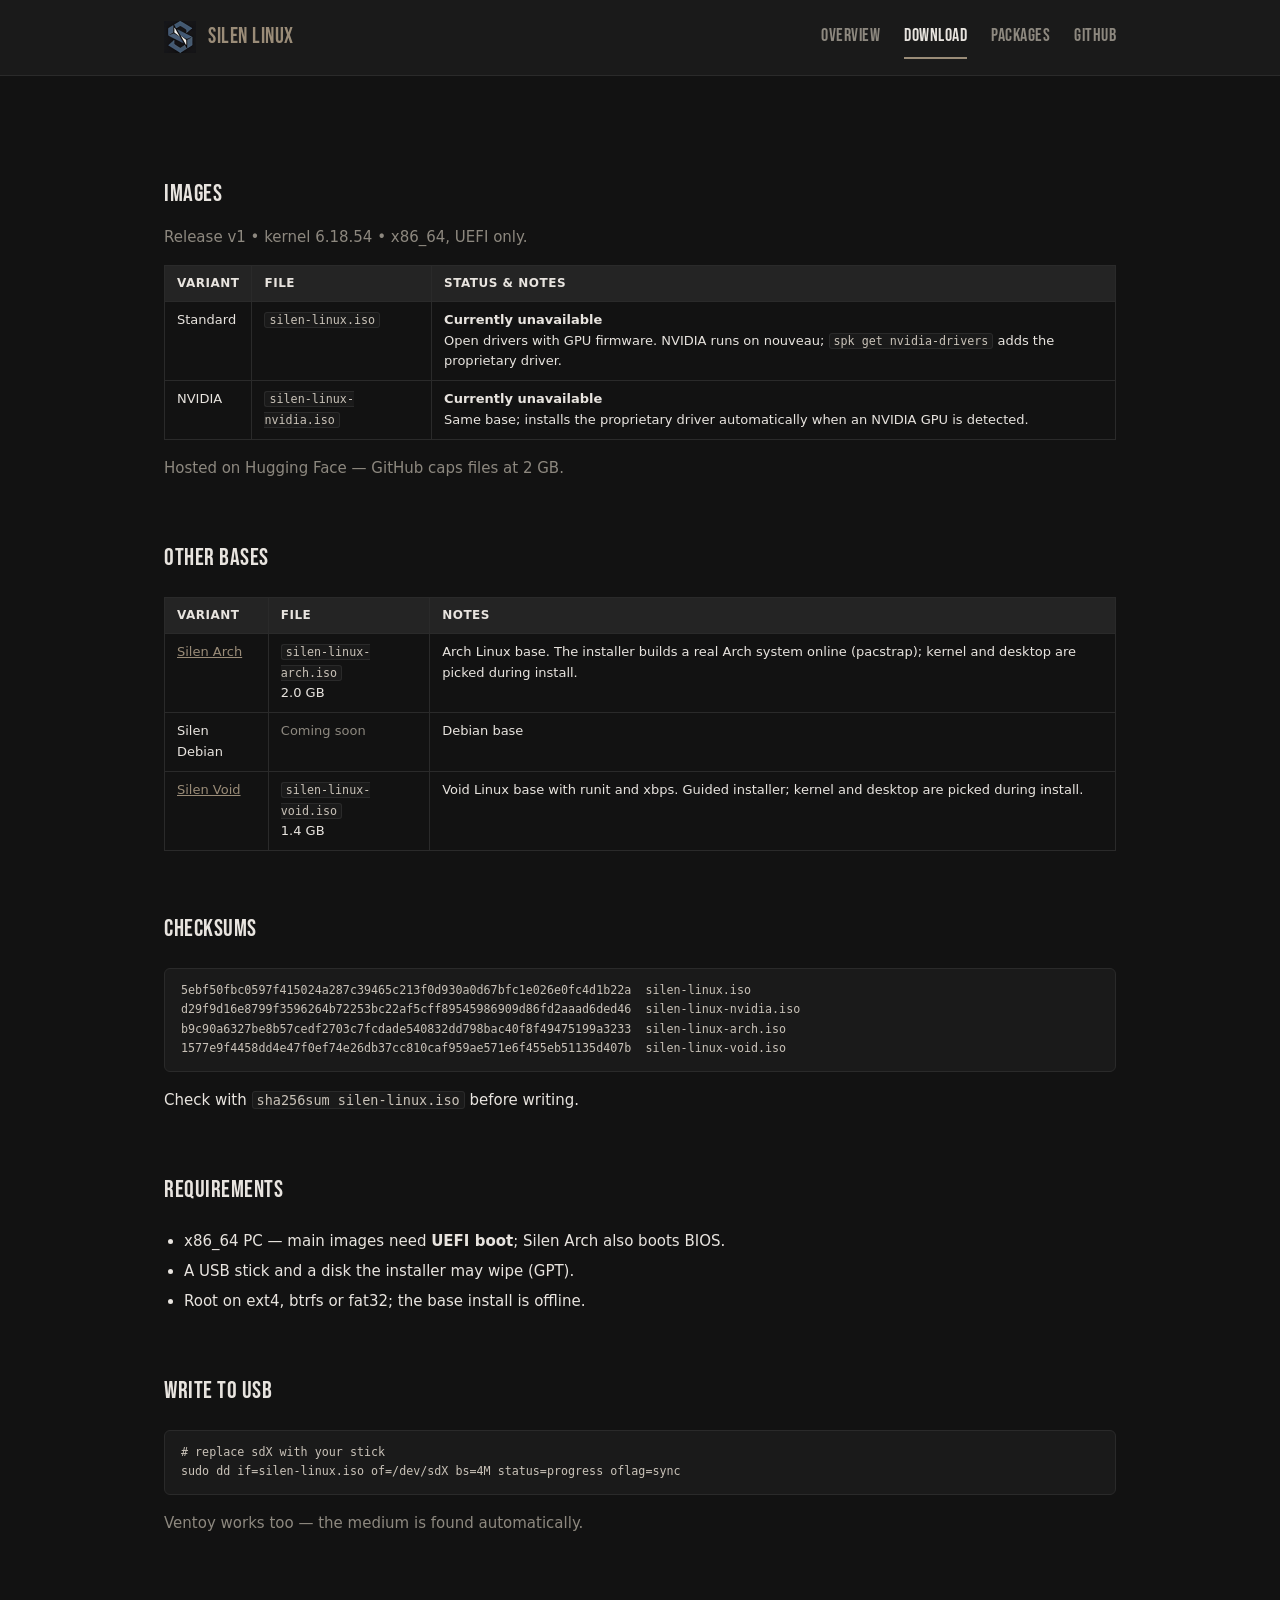
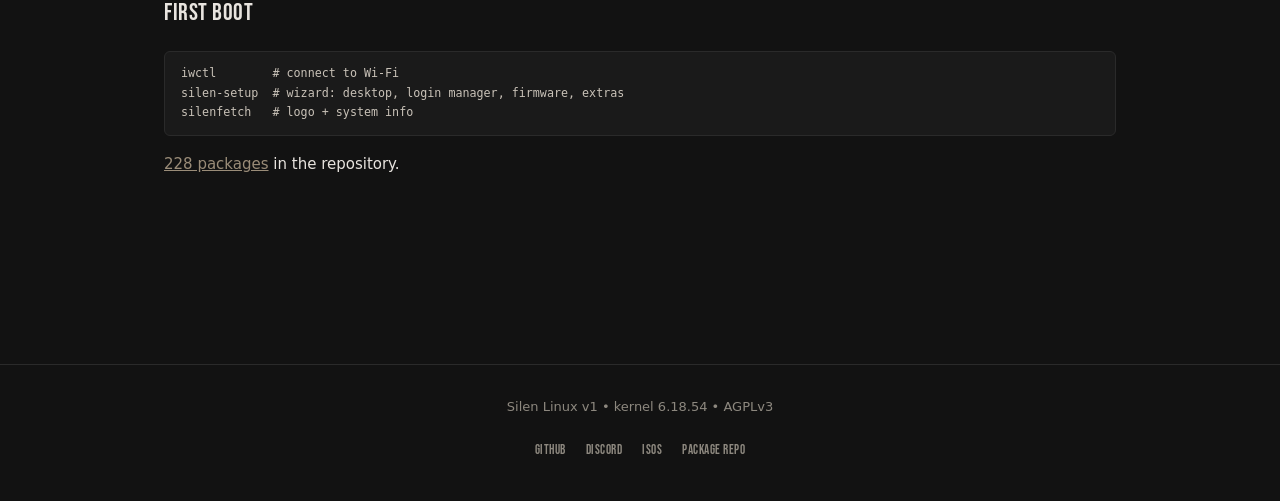
==== get.html @ 7d405cb7 "Add GitHub page with source code and community links" ====
<!DOCTYPE html>
<html lang="en">
<head>
    <link rel="preconnect" href="https://fonts.googleapis.com">
    <link rel="preconnect" href="https://fonts.gstatic.com" crossorigin>
    <link href="https://fonts.googleapis.com/css2?family=Bebas+Neue&display=swap" rel="stylesheet">
    <meta charset="UTF-8">
    <meta name="viewport" content="width=device-width, initial-scale=1.0">
    <title>Silen Linux - download</title>
    <meta name="description" content="Silen Linux ISO images: standard, NVIDIA, Arch and Void variants, with sha256 checksums. Mainline variants currently unavailable.">
    <link rel="icon" href="favicon.png" type="image/png">
    <link rel="stylesheet" href="styles.css?v=5">
</head>
<body>

<div class="header">
    <div class="header-inner">
        <a class="brand" href="index.html">
            <img src="silen_logo_preffered.png" alt="Silen Linux logo">
            <h1>Silen Linux</h1>
        </a>
        <button class="mobile-menu-btn" aria-label="Toggle menu">&#9776;</button>
        <nav id="main-nav">
            <a href="index.html">Overview</a>
            <a href="get.html" class="active">Download</a>
            <a href="packages.html">Packages</a>
            <a href="github.html">GitHub</a>
        </nav>
    </div>
</div>

<div class="page">
    <section class="section">
        <h2 class="section-title">Images</h2>
        <p class="muted" style="margin-top: -8px;">Release v1 &bull; kernel 6.18.54 &bull; x86_64, UEFI only.</p>
        <table>
            <tr><th>Variant</th><th>File</th><th>Status &amp; notes</th></tr>
            <tr>
                <td>Standard</td>
                <td><code>silen-linux.iso</code></td>
                <td><strong>Currently unavailable</strong><br>Open drivers with GPU firmware. NVIDIA runs on nouveau; <code>spk get nvidia-drivers</code> adds the proprietary driver.</td>
            </tr>
            <tr>
                <td>NVIDIA</td>
                <td><code>silen-linux-nvidia.iso</code></td>
                <td><strong>Currently unavailable</strong><br>Same base; installs the proprietary driver automatically when an NVIDIA GPU is detected.</td>
            </tr>
        </table>
        <p class="muted" style="margin-top: 16px;">Hosted on Hugging Face &mdash; GitHub caps files at 2 GB.</p>
    </section>

    <section class="section">
        <h2 class="section-title">Other bases</h2>
        <table>
            <tr><th>Variant</th><th>File</th><th>Notes</th></tr>
            <tr>
                <td><a href="https://huggingface.co/datasets/vgzz/silen-isos/resolve/main/silen-linux-arch.iso" target="_blank" rel="noopener">Silen Arch</a></td>
                <td><code>silen-linux-arch.iso</code><br>2.0 GB</td>
                <td>Arch Linux base. The installer builds a real Arch system online (pacstrap); kernel and desktop are picked during install.</td>
            </tr>
            <tr>
                <td>Silen Debian</td>
                <td class="muted">Coming soon</td>
                <td>Debian base</td>
            </tr>
            <tr>
                <td><a href="https://huggingface.co/datasets/vgzz/silen-isos/resolve/main/silen-linux-void.iso" target="_blank" rel="noopener">Silen Void</a></td>
                <td><code>silen-linux-void.iso</code><br>1.4 GB</td>
                <td>Void Linux base with runit and xbps. Guided installer; kernel and desktop are picked during install.</td>
            </tr>
        </table>
    </section>

    <section class="section">
        <h2 class="section-title">Checksums</h2>
        <pre><code>5ebf50fbc0597f415024a287c39465c213f0d930a0d67bfc1e026e0fc4d1b22a  silen-linux.iso
d29f9d16e8799f3596264b72253bc22af5cff89545986909d86fd2aaad6ded46  silen-linux-nvidia.iso
b9c90a6327be8b57cedf2703c7fcdade540832dd798bac40f8f49475199a3233  silen-linux-arch.iso
1577e9f4458dd4e47f0ef74e26db37cc810caf959ae571e6f455eb51135d407b  silen-linux-void.iso</code></pre>
        <p>Check with <code>sha256sum silen-linux.iso</code> before writing.</p>
    </section>

    <section class="section">
        <h2 class="section-title">Requirements</h2>
        <ul>
            <li>x86_64 PC &mdash; main images need <strong>UEFI boot</strong>; Silen Arch also boots BIOS.</li>
            <li>A USB stick and a disk the installer may wipe (GPT).</li>
            <li>Root on ext4, btrfs or fat32; the base install is offline.</li>
        </ul>
    </section>

    <section class="section">
        <h2 class="section-title">Write to USB</h2>
<pre><code># replace sdX with your stick
sudo dd if=silen-linux.iso of=/dev/sdX bs=4M status=progress oflag=sync</code></pre>
        <p class="muted">Ventoy works too &mdash; the medium is found automatically.</p>
    </section>

    <section class="section">
        <h2 class="section-title">First boot</h2>
<pre><code>iwctl        # connect to Wi-Fi
silen-setup  # wizard: desktop, login manager, firmware, extras
silenfetch   # logo + system info</code></pre>
        <p><a href="packages.html">228 packages</a> in the repository.</p>
    </section>
</div>

<div class="footer">
    <div class="footer-inner">
        <p>Silen Linux v1 &bull; kernel 6.18.54 &bull; AGPLv3</p>
        <nav>
            <a href="https://github.com/Cgtlpa/SilenLinux" target="_blank" rel="noopener">GitHub</a>
            <a href="https://discord.gg/WxbRRURcZ" target="_blank" rel="noopener">Discord</a>
            <a href="https://huggingface.co/datasets/vgzz/silen-isos" target="_blank" rel="noopener">ISOs</a>
            <a href="https://huggingface.co/datasets/vgzz/spk-pkgs/tree/main/packages" target="_blank" rel="noopener">Package repo</a>
        </nav>
    </div>
</div>

<script>
    const btn = document.querySelector('.mobile-menu-btn');
    const nav = document.getElementById('main-nav');
    btn.addEventListener('click', () => {
        const open = nav.classList.toggle('open');
        btn.setAttribute('aria-expanded', open);
    });
</script>

</body>
</html>
---- styles.css ----
/* Silen Linux - charcoal, warm off-white, muted earthy accent */

* {
    box-sizing: border-box;
}

:root {
    --bg: #121212;
    --surface: #1a1a1a;
    --surface-hover: #242424;
    --border: #2a2a2a;
    --text: #e8e4df;
    --text-muted: #8d887f;
    --accent: #9a8c78;
    --accent-hover: #b8a894;
    --code-bg: #1a1a1a;
    --code-text: #c9c2b8;
    --status-bg: #1f1d1a;
}

html {
    scroll-behavior: smooth;
}

body {
    color: var(--text);
    background-color: var(--bg);
    font-family: ui-sans-serif, system-ui, -apple-system, BlinkMacSystemFont, "Segoe UI", Roboto, "Helvetica Neue", sans-serif;
    font-size: 15px;
    line-height: 1.6;
    margin: 0;
    padding: 0;
}

::selection {
    background: var(--accent);
    color: var(--bg);
}

.muted {
    color: var(--text-muted);
}

a {
    color: var(--accent);
    text-decoration: underline;
}

a:hover {
    color: var(--accent-hover);
}

h1, h2, h3, h4 {
    font-family: "Bebas Neue", sans-serif;
    font-weight: 400;
    letter-spacing: 1px;
    margin: 0 0 12px;
    line-height: 1.2;
}

h1 {
    font-size: 40px;
}

h2 {
    font-size: 28px;
}

h3 {
    font-size: 20px;
}

p {
    margin: 0 0 16px;
}

ul, ol {
    margin: 0 0 16px;
    padding-left: 20px;
}

li {
    margin-bottom: 6px;
}

code {
    font-family: ui-monospace, "DejaVu Sans Mono", "Liberation Mono", monospace;
    font-size: 0.9em;
    color: var(--code-text);
    background: var(--code-bg);
    border: 1px solid var(--border);
    padding: 0 4px;
    border-radius: 3px;
}

pre {
    background: var(--code-bg);
    border: 1px solid var(--border);
    border-radius: 6px;
    padding: 12px 16px;
    margin: 16px 0;
    overflow-x: auto;
    font-size: 13px;
    line-height: 1.5;
}

pre code {
    background: none;
    border: none;
    padding: 0;
    color: var(--code-text);
}

/* Favicon link is set in HTML */

/* Header / Navigation */
.header {
    background: var(--surface);
    border-bottom: 1px solid var(--border);
    padding: 16px 0;
    position: sticky;
    top: 0;
    z-index: 50;
}

.header-inner {
    max-width: 1000px;
    margin: 0 auto;
    padding: 0 24px;
    display: flex;
    align-items: center;
    justify-content: space-between;
    gap: 24px;
    flex-wrap: wrap;
}

.brand {
    display: flex;
    align-items: center;
    gap: 12px;
    text-decoration: none;
}

.brand img {
    width: 32px;
    height: 32px;
    display: block;
}

.brand h1 {
    font-size: 22px;
    margin: 0;
    letter-spacing: 0.5px;
}

nav {
    display: flex;
    gap: 24px;
    align-items: center;
    flex-wrap: wrap;
}

nav a {
    font-family: "Bebas Neue", sans-serif;
    font-size: 18px;
    letter-spacing: 0.5px;
    color: var(--text-muted);
    text-decoration: none;
    padding: 6px 0;
    border-bottom: 2px solid transparent;
    transition: border-color 0.2s ease, color 0.2s ease;
}

nav a:hover {
    color: var(--text);
    border-bottom-color: var(--accent);
}

nav a.active {
    color: var(--text);
    border-bottom-color: var(--accent);
}

/* Mobile menu button */
.mobile-menu-btn {
    display: none;
    background: none;
    border: 1px solid var(--border);
    color: var(--text);
    padding: 6px 10px;
    border-radius: 4px;
    font-size: 18px;
    cursor: pointer;
}

.mobile-menu-btn:hover {
    border-color: var(--accent);
}

/* Page container */
.page {
    max-width: 1000px;
    margin: 0 auto;
    padding: 40px 24px 60px;
}

/* Hero */
.hero {
    text-align: center;
    padding: 60px 24px 80px;
}

.hero-logo {
    width: 96px;
    height: 96px;
    margin: 0 auto 24px;
    display: block;
}

.hero h1 {
    font-size: 56px;
    margin: 0 0 16px;
    letter-spacing: -1px;
}

.hero p {
    font-size: 18px;
    color: var(--text-muted);
    max-width: 620px;
    margin: 0 auto 28px;
}

.hero .coming-soon {
    display: inline-flex;
    align-items: center;
    gap: 8px;
    font-family: "Bebas Neue", sans-serif;
    font-size: 14px;
    letter-spacing: 2px;
    color: var(--accent);
    padding: 8px 16px;
    border: 1px solid var(--accent);
    border-radius: 4px;
    margin-bottom: 28px;
}

.hero .actions {
    display: flex;
    gap: 12px;
    justify-content: center;
    flex-wrap: wrap;
}

.btn {
    display: inline-block;
    font-family: "Bebas Neue", sans-serif;
    font-size: 17px;
    letter-spacing: 0.5px;
    text-decoration: none;
    padding: 12px 24px;
    border-radius: 4px;
    border: 1px solid transparent;
    transition: background 0.2s ease, border-color 0.2s ease, color 0.2s ease;
}

.btn-primary {
    background: var(--accent);
    color: var(--bg);
    border-color: var(--accent);
}

.btn-primary:hover {
    background: var(--accent-hover);
    border-color: var(--accent-hover);
}

.btn-outline {
    background: transparent;
    color: var(--text);
    border-color: var(--border);
}

.btn-outline:hover {
    border-color: var(--accent);
    color: var(--accent);
}

/* Section */
.section {
    margin: 64px 0;
}

.section-title {
    font-size: 24px;
    margin: 0 0 24px;
    letter-spacing: 0.5px;
}

/* Features */
.features-grid {
    display: grid;
    grid-template-columns: repeat(auto-fit, minmax(240px, 1fr));
    gap: 24px;
}

.feature {
    background: var(--surface);
    border: 1px solid var(--border);
    border-radius: 6px;
    padding: 24px;
}

.feature-icon {
    width: 20px;
    height: 20px;
    color: var(--accent);
    margin-bottom: 14px;
    display: block;
}

.feature h3 {
    font-size: 17px;
    margin: 0 0 8px;
}

.feature p {
    font-size: 13px;
    color: var(--text-muted);
    margin: 0;
}

/* About */
.about-content {
    max-width: 680px;
}

.about-content p {
    font-size: 15px;
    color: var(--text-muted);
}

/* Development status */
.dev-status {
    background: var(--status-bg);
    border: 1px solid var(--border);
    border-radius: 6px;
    padding: 28px 32px;
    max-width: 680px;
}

.dev-status h2 {
    font-size: 20px;
    margin: 0 0 12px;
}

.dev-status p {
    font-size: 14px;
    color: var(--text-muted);
    margin: 0 0 16px;
}

.dev-status ul {
    margin: 0;
    padding-left: 18px;
}

.dev-status li {
    font-size: 13px;
    color: var(--text-muted);
    margin-bottom: 6px;
}

/* Tables */
table {
    width: 100%;
    border-collapse: collapse;
    font-size: 13px;
    margin: 16px 0;
}

th, td {
    border: 1px solid var(--border);
    padding: 8px 12px;
    text-align: left;
    vertical-align: top;
}

th {
    background: var(--surface-hover);
    color: var(--text);
    font-weight: 600;
    font-size: 12px;
    letter-spacing: 0.5px;
    text-transform: uppercase;
}

/* Footer */
.footer {
    border-top: 1px solid var(--border);
    padding: 32px 24px;
    margin-top: 64px;
}

.footer-inner {
    max-width: 1000px;
    margin: 0 auto;
    display: flex;
    flex-direction: column;
    gap: 16px;
    align-items: center;
    text-align: center;
}

.footer p {
    font-size: 13px;
    color: var(--text-muted);
    margin: 0;
}

.footer nav {
    display: flex;
    gap: 20px;
    flex-wrap: wrap;
    justify-content: center;
}

.footer nav a {
    color: var(--text-muted);
    text-decoration: none;
    font-size: 13px;
}

.footer nav a:hover {
    color: var(--accent);
    text-decoration: underline;
}

/* Responsive */
@media (max-width: 700px) {
    .header-inner {
        padding: 0 16px;
        flex-direction: column;
        align-items: stretch;
        gap: 12px;
    }

    .brand {
        justify-content: center;
        width: 100%;
    }

    nav {
        display: none;
        width: 100%;
        justify-content: center;
        margin-top: 8px;
    }

    nav.open {
        display: flex;
        flex-direction: column;
        align-items: center;
        gap: 14px;
        padding: 16px 0;
        background: var(--surface-hover);
        border-radius: 6px;
    }

    nav a {
        font-size: 17px;
        padding: 8px 0;
        width: 100%;
        text-align: center;
        border-bottom: none;
    }

    nav a:hover,
    nav a.active {
        border-bottom: none;
        background: var(--surface);
        border-radius: 4px;
    }

    .mobile-menu-btn {
        display: block;
        margin-left: auto;
    }

    .hero {
        padding: 40px 16px 56px;
    }

    .hero h1 {
        font-size: 40px;
    }

    .hero p {
        font-size: 16px;
    }

    .hero .actions {
        flex-direction: column;
        align-items: center;
    }

    .btn {
        width: 100%;
        max-width: 260px;
        text-align: center;
    }

    .features-grid {
        grid-template-columns: 1fr;
    }

    .page {
        padding: 28px 16px 48px;
    }

    .section {
        margin: 48px 0;
    }

    .dev-status {
        padding: 20px 24px;
    }

    .footer-inner {
        gap: 12px;
    }

    .footer nav {
        gap: 14px;
    }
}

@media (max-width: 480px) {
    h1 {
        font-size: 32px;
    }
    h2 {
        font-size: 24px;
    }
    .hero h1 {
        font-size: 34px;
    }
}

@media (prefers-reduced-motion: reduce) {
    * {
        transition: none !important;
        animation: none !important;
        scroll-behavior: auto !important;
    }
}
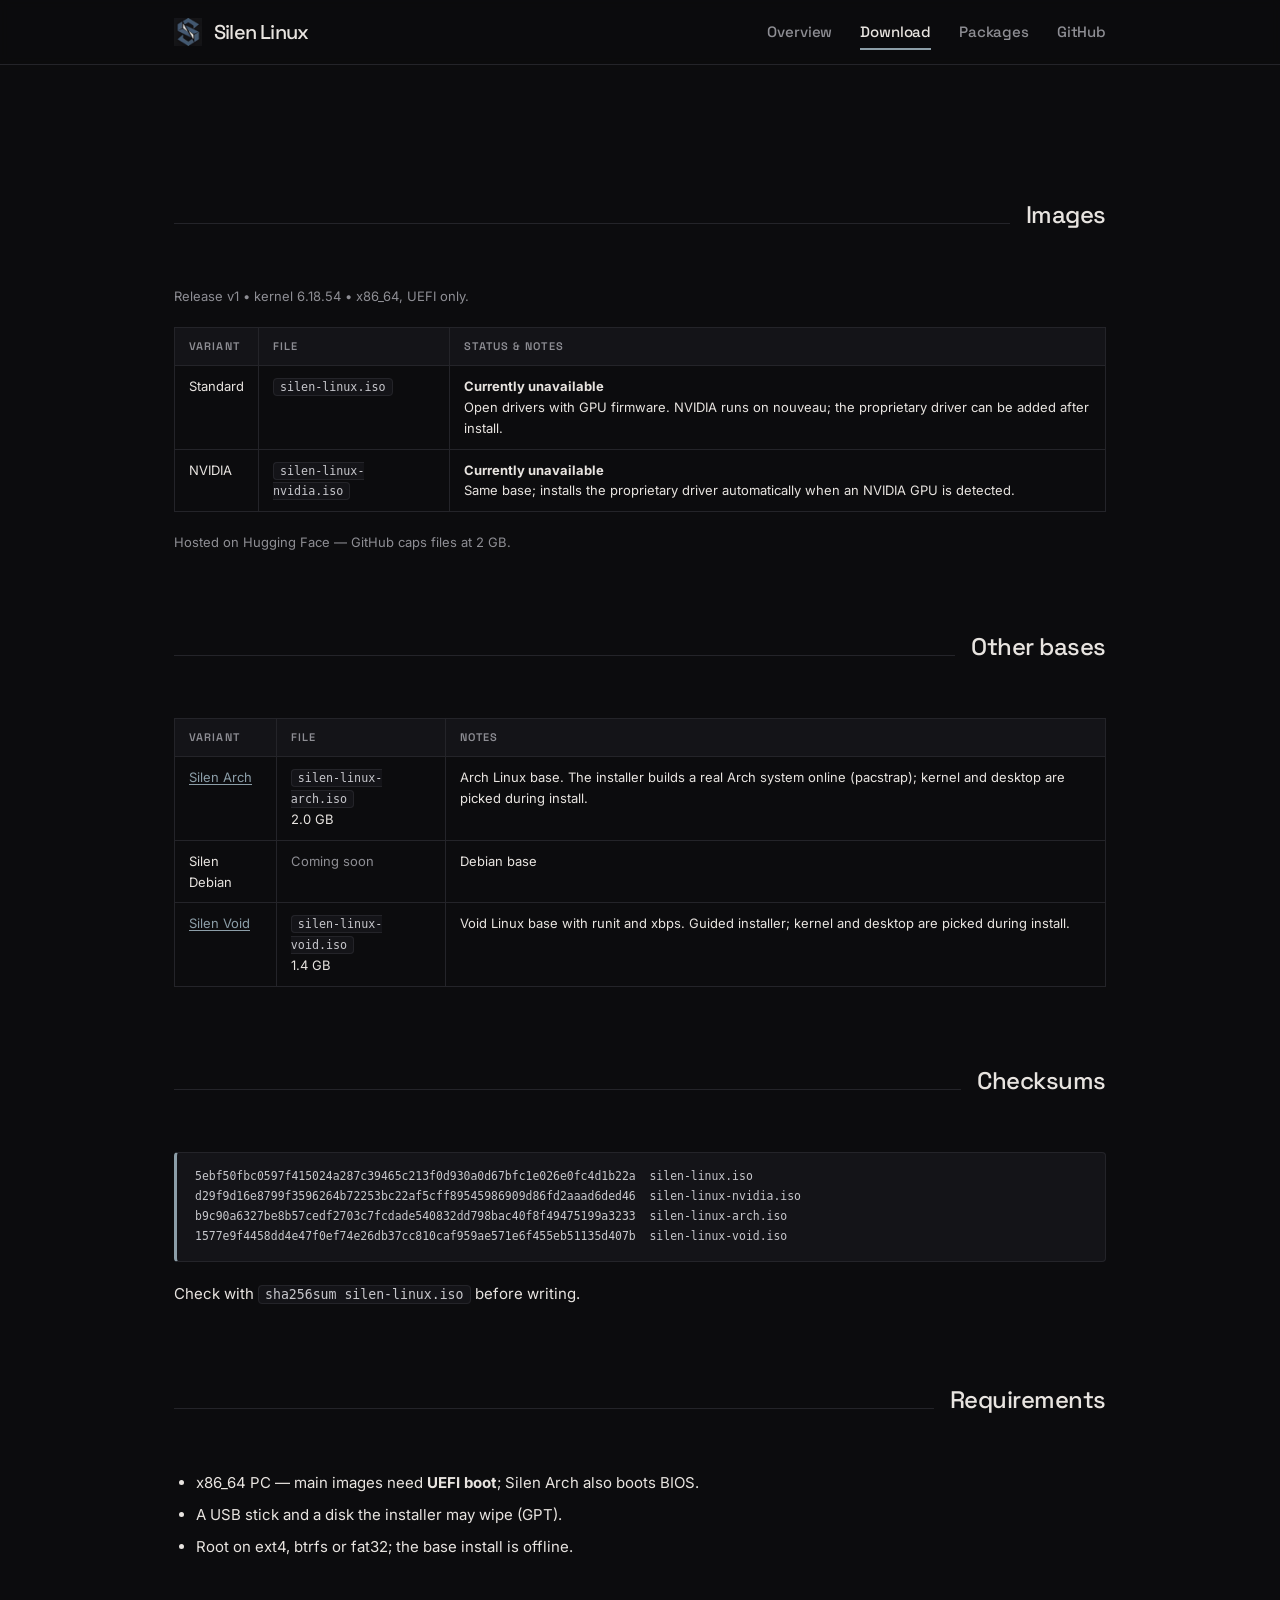
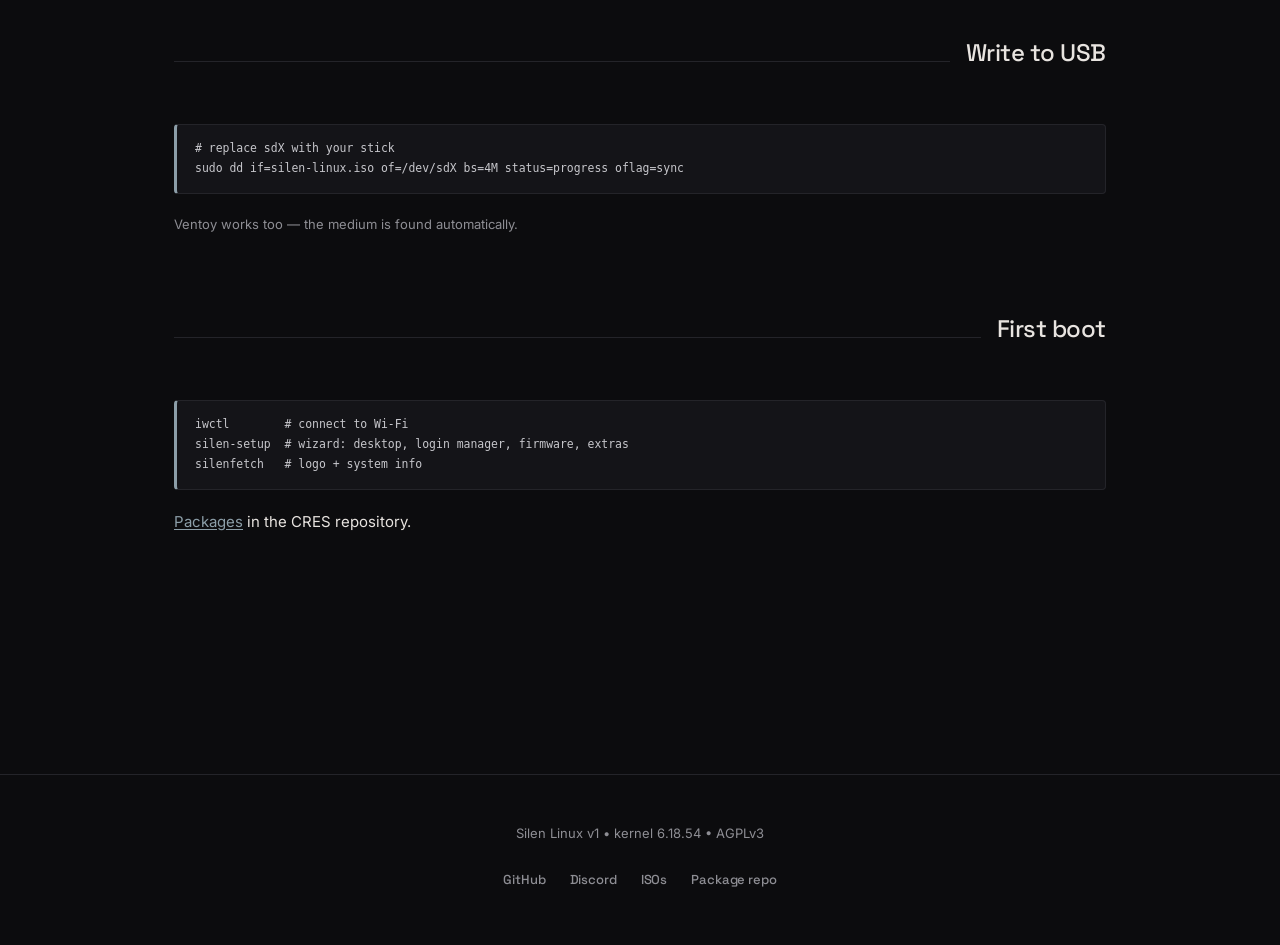
==== commit 82046aad: "Major redesign: CRES package manager, modern minimal identity, SVG icons" ====
--- a/get.html
+++ b/get.html
@@ -3,13 +3,13 @@
 <head>
     <link rel="preconnect" href="https://fonts.googleapis.com">
     <link rel="preconnect" href="https://fonts.gstatic.com" crossorigin>
-    <link href="https://fonts.googleapis.com/css2?family=Bebas+Neue&display=swap" rel="stylesheet">
+    <link href="https://fonts.googleapis.com/css2?family=Inter:wght@400;500&family=Space+Grotesk:wght@400;500&display=swap" rel="stylesheet">
     <meta charset="UTF-8">
     <meta name="viewport" content="width=device-width, initial-scale=1.0">
     <title>Silen Linux - download</title>
     <meta name="description" content="Silen Linux ISO images: standard, NVIDIA, Arch and Void variants, with sha256 checksums. Mainline variants currently unavailable.">
     <link rel="icon" href="favicon.png" type="image/png">
-    <link rel="stylesheet" href="styles.css?v=5">
+    <link rel="stylesheet" href="styles.css?v=6">
 </head>
 <body>
 
@@ -19,7 +19,7 @@
             <img src="silen_logo_preffered.png" alt="Silen Linux logo">
             <h1>Silen Linux</h1>
         </a>
-        <button class="mobile-menu-btn" aria-label="Toggle menu">&#9776;</button>
+        <button class="mobile-menu-btn" aria-label="Toggle menu" aria-expanded="false"><svg class="icon icon-md" viewBox="0 0 24 24"><line x1="4" y1="7" x2="20" y2="7"/><line x1="4" y1="12" x2="20" y2="12"/><line x1="4" y1="17" x2="20" y2="17"/></svg></button>
         <nav id="main-nav">
             <a href="index.html">Overview</a>
             <a href="get.html" class="active">Download</a>
@@ -30,15 +30,20 @@
 </div>
 
 <div class="page">
+
+    <!-- Images -->
     <section class="section">
-        <h2 class="section-title">Images</h2>
-        <p class="muted" style="margin-top: -8px;">Release v1 &bull; kernel 6.18.54 &bull; x86_64, UEFI only.</p>
+        <div class="section-header">
+            <div class="section-divider"></div>
+            <h2 class="section-title">Images</h2>
+        </div>
+        <p class="muted" style="font-size:13px;">Release v1 &bull; kernel 6.18.54 &bull; x86_64, UEFI only.</p>
         <table>
             <tr><th>Variant</th><th>File</th><th>Status &amp; notes</th></tr>
             <tr>
                 <td>Standard</td>
                 <td><code>silen-linux.iso</code></td>
-                <td><strong>Currently unavailable</strong><br>Open drivers with GPU firmware. NVIDIA runs on nouveau; <code>spk get nvidia-drivers</code> adds the proprietary driver.</td>
+                <td><strong>Currently unavailable</strong><br>Open drivers with GPU firmware. NVIDIA runs on nouveau; the proprietary driver can be added after install.</td>
             </tr>
             <tr>
                 <td>NVIDIA</td>
@@ -46,11 +51,15 @@
                 <td><strong>Currently unavailable</strong><br>Same base; installs the proprietary driver automatically when an NVIDIA GPU is detected.</td>
             </tr>
         </table>
-        <p class="muted" style="margin-top: 16px;">Hosted on Hugging Face &mdash; GitHub caps files at 2 GB.</p>
+        <p class="muted" style="margin-top:16px; font-size:13px;">Hosted on Hugging Face &mdash; GitHub caps files at 2 GB.</p>
     </section>
 
+    <!-- Other bases -->
     <section class="section">
-        <h2 class="section-title">Other bases</h2>
+        <div class="section-header">
+            <div class="section-divider"></div>
+            <h2 class="section-title">Other bases</h2>
+        </div>
         <table>
             <tr><th>Variant</th><th>File</th><th>Notes</th></tr>
             <tr>
@@ -71,17 +80,25 @@
         </table>
     </section>
 
+    <!-- Checksums -->
     <section class="section">
-        <h2 class="section-title">Checksums</h2>
-        <pre><code>5ebf50fbc0597f415024a287c39465c213f0d930a0d67bfc1e026e0fc4d1b22a  silen-linux.iso
+        <div class="section-header">
+            <div class="section-divider"></div>
+            <h2 class="section-title">Checksums</h2>
+        </div>
+<pre><code>5ebf50fbc0597f415024a287c39465c213f0d930a0d67bfc1e026e0fc4d1b22a  silen-linux.iso
 d29f9d16e8799f3596264b72253bc22af5cff89545986909d86fd2aaad6ded46  silen-linux-nvidia.iso
 b9c90a6327be8b57cedf2703c7fcdade540832dd798bac40f8f49475199a3233  silen-linux-arch.iso
 1577e9f4458dd4e47f0ef74e26db37cc810caf959ae571e6f455eb51135d407b  silen-linux-void.iso</code></pre>
         <p>Check with <code>sha256sum silen-linux.iso</code> before writing.</p>
     </section>
 
+    <!-- Requirements -->
     <section class="section">
-        <h2 class="section-title">Requirements</h2>
+        <div class="section-header">
+            <div class="section-divider"></div>
+            <h2 class="section-title">Requirements</h2>
+        </div>
         <ul>
             <li>x86_64 PC &mdash; main images need <strong>UEFI boot</strong>; Silen Arch also boots BIOS.</li>
             <li>A USB stick and a disk the installer may wipe (GPT).</li>
@@ -89,20 +106,29 @@
         </ul>
     </section>
 
+    <!-- Write to USB -->
     <section class="section">
-        <h2 class="section-title">Write to USB</h2>
+        <div class="section-header">
+            <div class="section-divider"></div>
+            <h2 class="section-title">Write to USB</h2>
+        </div>
 <pre><code># replace sdX with your stick
 sudo dd if=silen-linux.iso of=/dev/sdX bs=4M status=progress oflag=sync</code></pre>
-        <p class="muted">Ventoy works too &mdash; the medium is found automatically.</p>
+        <p class="muted" style="font-size:13px;">Ventoy works too &mdash; the medium is found automatically.</p>
     </section>
 
+    <!-- First boot -->
     <section class="section">
-        <h2 class="section-title">First boot</h2>
+        <div class="section-header">
+            <div class="section-divider"></div>
+            <h2 class="section-title">First boot</h2>
+        </div>
 <pre><code>iwctl        # connect to Wi-Fi
 silen-setup  # wizard: desktop, login manager, firmware, extras
 silenfetch   # logo + system info</code></pre>
-        <p><a href="packages.html">228 packages</a> in the repository.</p>
+        <p><a href="packages.html">Packages</a> in the CRES repository.</p>
     </section>
+
 </div>
 
 <div class="footer">
--- a/styles.css
+++ b/styles.css
@@ -1,35 +1,40 @@
-/* Silen Linux - charcoal, warm off-white, muted earthy accent */
+/* Silen Linux - modern, minimal, technical.
+   Charcoal + muted steel palette. No emojis, no AI-generated noise. */
 
 * {
     box-sizing: border-box;
+    margin: 0;
+    padding: 0;
 }
 
 :root {
-    --bg: #121212;
-    --surface: #1a1a1a;
-    --surface-hover: #242424;
-    --border: #2a2a2a;
-    --text: #e8e4df;
-    --text-muted: #8d887f;
-    --accent: #9a8c78;
-    --accent-hover: #b8a894;
-    --code-bg: #1a1a1a;
-    --code-text: #c9c2b8;
-    --status-bg: #1f1d1a;
+    --bg: #0c0c0e;
+    --surface: #141418;
+    --surface-hover: #1c1c22;
+    --border: #242429;
+    --text: #e8e4e0;
+    --text-muted: #8e8e94;
+    --accent: #8c9ea8;
+    --accent-hover: #b3c3cc;
+    --code-bg: #141418;
+    --code-text: #c7c7cc;
+    --radius: 4px;
+    --max-width: 980px;
 }
 
 html {
     scroll-behavior: smooth;
+    scroll-padding-top: 72px;
 }
 
 body {
     color: var(--text);
     background-color: var(--bg);
-    font-family: ui-sans-serif, system-ui, -apple-system, BlinkMacSystemFont, "Segoe UI", Roboto, "Helvetica Neue", sans-serif;
+    font-family: "Inter", ui-sans-serif, system-ui, -apple-system, BlinkMacSystemFont, "Segoe UI", Roboto, sans-serif;
     font-size: 15px;
     line-height: 1.6;
-    margin: 0;
-    padding: 0;
+    font-weight: 400;
+    -webkit-font-smoothing: antialiased;
 }
 
 ::selection {
@@ -37,13 +42,10 @@
     color: var(--bg);
 }
 
-.muted {
-    color: var(--text-muted);
-}
-
 a {
     color: var(--accent);
     text-decoration: underline;
+    text-underline-offset: 2px;
 }
 
 a:hover {
@@ -51,86 +53,125 @@
 }
 
 h1, h2, h3, h4 {
-    font-family: "Bebas Neue", sans-serif;
-    font-weight: 400;
-    letter-spacing: 1px;
-    margin: 0 0 12px;
+    font-family: "Space Grotesk", ui-sans-serif, system-ui, -apple-system, BlinkMacSystemFont, "Segoe UI", Roboto, sans-serif;
+    font-weight: 500;
+    letter-spacing: -0.02em;
     line-height: 1.2;
+    color: var(--text);
 }
 
 h1 {
-    font-size: 40px;
+    font-size: 44px;
+    margin-bottom: 20px;
 }
 
 h2 {
     font-size: 28px;
+    margin-bottom: 16px;
 }
 
 h3 {
-    font-size: 20px;
+    font-size: 19px;
+    margin-bottom: 10px;
 }
 
 p {
-    margin: 0 0 16px;
+    margin: 0 0 18px;
+    color: var(--text);
 }
 
 ul, ol {
-    margin: 0 0 16px;
-    padding-left: 20px;
+    margin: 0 0 18px;
+    padding-left: 22px;
 }
 
 li {
-    margin-bottom: 6px;
+    margin-bottom: 8px;
+    color: var(--text);
 }
 
 code {
     font-family: ui-monospace, "DejaVu Sans Mono", "Liberation Mono", monospace;
-    font-size: 0.9em;
+    font-size: 0.88em;
     color: var(--code-text);
     background: var(--code-bg);
     border: 1px solid var(--border);
-    padding: 0 4px;
-    border-radius: 3px;
+    padding: 1px 6px;
+    border-radius: var(--radius);
 }
 
 pre {
     background: var(--code-bg);
     border: 1px solid var(--border);
-    border-radius: 6px;
-    padding: 12px 16px;
-    margin: 16px 0;
+    border-left: 3px solid var(--accent);
+    border-radius: var(--radius);
+    padding: 14px 18px;
+    margin: 20px 0;
     overflow-x: auto;
     font-size: 13px;
-    line-height: 1.5;
+    line-height: 1.55;
+    color: var(--code-text);
 }
 
 pre code {
     background: none;
     border: none;
     padding: 0;
-    color: var(--code-text);
-}
-
-/* Favicon link is set in HTML */
-
-/* Header / Navigation */
+    color: inherit;
+}
+
+/* ===== ICONS ===== */
+
+.icon {
+    display: inline-block;
+    width: 20px;
+    height: 20px;
+    stroke: var(--accent);
+    stroke-width: 1.6;
+    stroke-linecap: round;
+    stroke-linejoin: round;
+    fill: none;
+    vertical-align: middle;
+}
+
+.icon-md {
+    width: 24px;
+    height: 24px;
+}
+
+.icon-lg {
+    width: 32px;
+    height: 32px;
+}
+
+.icon-accent {
+    stroke: var(--accent);
+}
+
+.icon-muted {
+    stroke: var(--text-muted);
+}
+
+/* ===== HEADER / NAVIGATION ===== */
+
 .header {
-    background: var(--surface);
+    background: rgba(12, 12, 14, 0.85);
     border-bottom: 1px solid var(--border);
-    padding: 16px 0;
     position: sticky;
     top: 0;
-    z-index: 50;
+    z-index: 100;
+    backdrop-filter: blur(4px);
 }
 
 .header-inner {
-    max-width: 1000px;
+    max-width: var(--max-width);
     margin: 0 auto;
     padding: 0 24px;
     display: flex;
     align-items: center;
     justify-content: space-between;
     gap: 24px;
+    height: 64px;
     flex-wrap: wrap;
 }
 
@@ -142,125 +183,153 @@
 }
 
 .brand img {
-    width: 32px;
-    height: 32px;
+    width: 28px;
+    height: 28px;
     display: block;
 }
 
 .brand h1 {
-    font-size: 22px;
+    font-size: 20px;
     margin: 0;
-    letter-spacing: 0.5px;
+    letter-spacing: -0.04em;
 }
 
 nav {
     display: flex;
-    gap: 24px;
+    gap: 28px;
     align-items: center;
     flex-wrap: wrap;
 }
 
 nav a {
-    font-family: "Bebas Neue", sans-serif;
-    font-size: 18px;
-    letter-spacing: 0.5px;
+    font-family: "Space Grotesk", ui-sans-serif, system-ui, -apple-system, BlinkMacSystemFont, "Segoe UI", Roboto, sans-serif;
+    font-size: 15px;
+    font-weight: 500;
+    letter-spacing: -0.01em;
     color: var(--text-muted);
     text-decoration: none;
     padding: 6px 0;
-    border-bottom: 2px solid transparent;
-    transition: border-color 0.2s ease, color 0.2s ease;
+    position: relative;
+    transition: color 0.2s ease;
+}
+
+nav a::after {
+    content: "";
+    position: absolute;
+    bottom: 0;
+    left: 0;
+    width: 0;
+    height: 2px;
+    background: var(--accent);
+    transition: width 0.2s ease;
 }
 
 nav a:hover {
     color: var(--text);
-    border-bottom-color: var(--accent);
+}
+
+nav a:hover::after {
+    width: 100%;
 }
 
 nav a.active {
     color: var(--text);
-    border-bottom-color: var(--accent);
-}
-
-/* Mobile menu button */
+}
+
+nav a.active::after {
+    width: 100%;
+}
+
 .mobile-menu-btn {
     display: none;
     background: none;
     border: 1px solid var(--border);
     color: var(--text);
     padding: 6px 10px;
-    border-radius: 4px;
-    font-size: 18px;
+    border-radius: var(--radius);
+    font-size: 17px;
     cursor: pointer;
+    line-height: 1;
 }
 
 .mobile-menu-btn:hover {
     border-color: var(--accent);
 }
 
-/* Page container */
+/* ===== PAGE CONTAINER ===== */
+
 .page {
-    max-width: 1000px;
+    max-width: var(--max-width);
     margin: 0 auto;
-    padding: 40px 24px 60px;
-}
-
-/* Hero */
+    padding: 56px 24px 80px;
+}
+
+/* ===== HERO ===== */
+
 .hero {
+    padding: 72px 24px 96px;
     text-align: center;
-    padding: 60px 24px 80px;
 }
 
 .hero-logo {
-    width: 96px;
-    height: 96px;
-    margin: 0 auto 24px;
+    width: 80px;
+    height: 80px;
+    margin: 0 auto 28px;
     display: block;
 }
 
 .hero h1 {
     font-size: 56px;
-    margin: 0 0 16px;
-    letter-spacing: -1px;
+    margin: 0 0 20px;
+    letter-spacing: -0.04em;
 }
 
 .hero p {
-    font-size: 18px;
-    color: var(--text-muted);
-    max-width: 620px;
-    margin: 0 auto 28px;
-}
-
-.hero .coming-soon {
+    font-size: 17px;
+    color: var(--text-muted);
+    max-width: 640px;
+    margin: 0 auto 32px;
+    line-height: 1.7;
+}
+
+.coming-soon {
     display: inline-flex;
     align-items: center;
     gap: 8px;
-    font-family: "Bebas Neue", sans-serif;
-    font-size: 14px;
-    letter-spacing: 2px;
+    font-family: "Space Grotesk", ui-sans-serif, system-ui, -apple-system, BlinkMacSystemFont, "Segoe UI", Roboto, sans-serif;
+    font-size: 13px;
+    font-weight: 500;
+    letter-spacing: 0.12em;
+    text-transform: uppercase;
     color: var(--accent);
-    padding: 8px 16px;
+    padding: 8px 18px;
     border: 1px solid var(--accent);
-    border-radius: 4px;
-    margin-bottom: 28px;
-}
-
-.hero .actions {
-    display: flex;
-    gap: 12px;
+    border-radius: var(--radius);
+    margin-bottom: 32px;
+}
+
+.actions {
+    display: flex;
+    gap: 14px;
     justify-content: center;
     flex-wrap: wrap;
 }
 
 .btn {
-    display: inline-block;
-    font-family: "Bebas Neue", sans-serif;
-    font-size: 17px;
-    letter-spacing: 0.5px;
+    display: inline-flex;
+    align-items: center;
+    justify-content: center;
+    gap: 8px;
+    font-family: "Space Grotesk", ui-sans-serif, system-ui, -apple-system, BlinkMacSystemFont, "Segoe UI", Roboto, sans-serif;
+    font-size: 15px;
+    font-weight: 500;
+    letter-spacing: -0.01em;
     text-decoration: none;
     padding: 12px 24px;
-    border-radius: 4px;
     border: 1px solid transparent;
-    transition: background 0.2s ease, border-color 0.2s ease, color 0.2s ease;
+    border-radius: var(--radius);
+    transition: all 0.2s ease;
+    cursor: pointer;
 }
 
 .btn-primary {
@@ -285,128 +354,251 @@
     color: var(--accent);
 }
 
-/* Section */
+/* ===== SECTIONS ===== */
+
 .section {
-    margin: 64px 0;
+    margin: 80px 0;
+}
+
+.section-header {
+    display: flex;
+    align-items: center;
+    gap: 16px;
+    margin-bottom: 40px;
+}
+
+.section-header .section-divider {
+    flex: 1;
+    height: 1px;
+    background: var(--border);
 }
 
 .section-title {
     font-size: 24px;
-    margin: 0 0 24px;
-    letter-spacing: 0.5px;
-}
-
-/* Features */
-.features-grid {
+    white-space: nowrap;
+}
+
+.section-title-sm {
+    font-size: 20px;
+}
+
+/* ===== INTRODUCTION (asymmetric) ===== */
+
+.intro {
     display: grid;
-    grid-template-columns: repeat(auto-fit, minmax(240px, 1fr));
-    gap: 24px;
+    grid-template-columns: 1fr 1fr;
+    gap: 56px;
+    align-items: center;
+    margin: 64px 0;
+}
+
+.intro-logo {
+    width: 110px;
+    height: 110px;
+    display: block;
+    margin: 0 auto 24px;
+}
+
+.intro-text h2 {
+    font-size: 30px;
+    margin-bottom: 18px;
+}
+
+.intro-text p {
+    font-size: 16px;
+    color: var(--text-muted);
+    margin-bottom: 20px;
+}
+
+.intro-text p:last-child {
+    margin-bottom: 0;
+}
+
+/* ===== FEATURES (single column, not card grid) ===== */
+
+.features-list {
+    display: flex;
+    flex-direction: column;
+    gap: 32px;
 }
 
 .feature {
+    display: flex;
+    align-items: flex-start;
+    gap: 20px;
+    padding: 26px 0;
+    border-bottom: 1px solid var(--border);
+}
+
+.feature:last-child {
+    border-bottom: none;
+}
+
+.feature-icon {
+    flex-shrink: 0;
+}
+
+.feature-content h3 {
+    font-size: 17px;
+    margin-bottom: 6px;
+}
+
+.feature-content p {
+    font-size: 14px;
+    color: var(--text-muted);
+    margin: 0;
+    line-height: 1.6;
+}
+
+/* ===== ARCHITECTURE / STACK ===== */
+
+.stack {
     background: var(--surface);
     border: 1px solid var(--border);
-    border-radius: 6px;
-    padding: 24px;
-}
-
-.feature-icon {
-    width: 20px;
-    height: 20px;
+    border-radius: var(--radius);
+    padding: 40px;
+    margin: 40px 0;
+}
+
+.stack-title {
+    font-size: 17px;
+    color: var(--text-muted);
+    text-transform: uppercase;
+    letter-spacing: 0.12em;
+    margin-bottom: 28px;
+}
+
+.stack-items {
+    display: flex;
+    flex-direction: column;
+    gap: 20px;
+}
+
+.stack-item {
+    display: flex;
+    align-items: center;
+    gap: 16px;
+    font-size: 15px;
+}
+
+.stack-item .icon {
+    stroke: var(--text-muted);
+}
+
+.stack-item code {
     color: var(--accent);
-    margin-bottom: 14px;
-    display: block;
-}
-
-.feature h3 {
-    font-size: 17px;
-    margin: 0 0 8px;
-}
-
-.feature p {
-    font-size: 13px;
-    color: var(--text-muted);
-    margin: 0;
-}
-
-/* About */
-.about-content {
-    max-width: 680px;
-}
-
-.about-content p {
-    font-size: 15px;
-    color: var(--text-muted);
-}
-
-/* Development status */
+    background: transparent;
+    border: none;
+    padding: 0;
+    font-size: 0.9em;
+}
+
+/* ===== DEVELOPMENT STATUS ===== */
+
 .dev-status {
-    background: var(--status-bg);
     border: 1px solid var(--border);
-    border-radius: 6px;
-    padding: 28px 32px;
-    max-width: 680px;
+    border-radius: var(--radius);
+    padding: 36px 40px;
+    background: var(--surface);
+}
+
+.dev-status-header {
+    display: flex;
+    align-items: center;
+    gap: 12px;
+    margin-bottom: 24px;
 }
 
 .dev-status h2 {
     font-size: 20px;
-    margin: 0 0 12px;
+    margin: 0;
 }
 
 .dev-status p {
     font-size: 14px;
     color: var(--text-muted);
-    margin: 0 0 16px;
+    margin: 0 0 24px;
 }
 
 .dev-status ul {
     margin: 0;
-    padding-left: 18px;
+    padding-left: 0;
+    list-style: none;
 }
 
 .dev-status li {
     font-size: 13px;
     color: var(--text-muted);
-    margin-bottom: 6px;
-}
-
-/* Tables */
+    margin-bottom: 10px;
+    padding-left: 24px;
+    position: relative;
+}
+
+.dev-status li::before {
+    content: "";
+    position: absolute;
+    left: 0;
+    top: 4px;
+    width: 14px;
+    height: 14px;
+    border: 1px solid var(--border);
+    border-radius: 2px;
+    background: var(--bg);
+}
+
+.dev-status li.available::before {
+    background: var(--accent);
+    border-color: var(--accent);
+}
+
+/* ===== TABLES ===== */
+
 table {
     width: 100%;
     border-collapse: collapse;
     font-size: 13px;
-    margin: 16px 0;
+    margin: 20px 0;
 }
 
 th, td {
     border: 1px solid var(--border);
-    padding: 8px 12px;
+    padding: 10px 14px;
     text-align: left;
     vertical-align: top;
 }
 
 th {
-    background: var(--surface-hover);
-    color: var(--text);
+    background: var(--surface);
+    color: var(--text-muted);
+    font-size: 11px;
     font-weight: 600;
-    font-size: 12px;
-    letter-spacing: 0.5px;
+    letter-spacing: 0.1em;
     text-transform: uppercase;
-}
-
-/* Footer */
+    font-family: "Space Grotesk", ui-sans-serif, system-ui, -apple-system, BlinkMacSystemFont, "Segoe UI", Roboto, sans-serif;
+}
+
+td {
+    color: var(--text);
+}
+
+td code {
+    font-size: 0.9em;
+}
+
+/* ===== FOOTER ===== */
+
 .footer {
     border-top: 1px solid var(--border);
-    padding: 32px 24px;
-    margin-top: 64px;
+    padding: 48px 24px;
+    margin-top: 80px;
 }
 
 .footer-inner {
-    max-width: 1000px;
+    max-width: var(--max-width);
     margin: 0 auto;
     display: flex;
     flex-direction: column;
-    gap: 16px;
+    gap: 20px;
     align-items: center;
     text-align: center;
 }
@@ -419,7 +611,7 @@
 
 .footer nav {
     display: flex;
-    gap: 20px;
+    gap: 24px;
     flex-wrap: wrap;
     justify-content: center;
 }
@@ -428,6 +620,7 @@
     color: var(--text-muted);
     text-decoration: none;
     font-size: 13px;
+    text-underline-offset: 0;
 }
 
 .footer nav a:hover {
@@ -435,13 +628,23 @@
     text-decoration: underline;
 }
 
-/* Responsive */
-@media (max-width: 700px) {
+/* ===== UTILITIES ===== */
+
+.muted {
+    color: var(--text-muted);
+}
+
+/* ===== RESPONSIVE ===== */
+
+@media (max-width: 720px) {
     .header-inner {
         padding: 0 16px;
         flex-direction: column;
         align-items: stretch;
-        gap: 12px;
+        gap: 14px;
+        height: auto;
+        padding-top: 16px;
+        padding-bottom: 16px;
     }
 
     .brand {
@@ -453,32 +656,34 @@
         display: none;
         width: 100%;
         justify-content: center;
-        margin-top: 8px;
+        margin-top: 10px;
+        gap: 0;
     }
 
     nav.open {
         display: flex;
         flex-direction: column;
         align-items: center;
-        gap: 14px;
         padding: 16px 0;
-        background: var(--surface-hover);
-        border-radius: 6px;
+        background: var(--surface);
+        border-radius: var(--radius);
+        border: 1px solid var(--border);
     }
 
     nav a {
-        font-size: 17px;
-        padding: 8px 0;
+        font-size: 16px;
+        padding: 12px 0;
         width: 100%;
         text-align: center;
+        border-bottom: 1px solid var(--border);
+    }
+
+    nav a:last-child {
         border-bottom: none;
     }
 
-    nav a:hover,
-    nav a.active {
-        border-bottom: none;
-        background: var(--surface);
-        border-radius: 4px;
+    nav a::after {
+        display: none;
     }
 
     .mobile-menu-btn {
@@ -487,50 +692,62 @@
     }
 
     .hero {
-        padding: 40px 16px 56px;
+        padding: 48px 16px 64px;
     }
 
     .hero h1 {
-        font-size: 40px;
+        font-size: 38px;
     }
 
     .hero p {
         font-size: 16px;
     }
 
-    .hero .actions {
+    .intro {
+        grid-template-columns: 1fr;
+        gap: 32px;
+    }
+
+    .intro-logo {
+        width: 80px;
+        height: 80px;
+        margin: 0 auto 16px;
+    }
+
+    .intro-text h2 {
+        font-size: 24px;
+    }
+
+    .feature {
         flex-direction: column;
-        align-items: center;
-    }
-
-    .btn {
-        width: 100%;
-        max-width: 260px;
-        text-align: center;
-    }
-
-    .features-grid {
-        grid-template-columns: 1fr;
+        align-items: flex-start;
+        gap: 12px;
     }
 
     .page {
-        padding: 28px 16px 48px;
+        padding: 40px 16px 64px;
     }
 
     .section {
-        margin: 48px 0;
+        margin: 56px 0;
+    }
+
+    .stack {
+        padding: 28px;
     }
 
     .dev-status {
-        padding: 20px 24px;
-    }
-
-    .footer-inner {
-        gap: 12px;
-    }
-
-    .footer nav {
-        gap: 14px;
+        padding: 28px;
+    }
+
+    .section-header {
+        flex-direction: column;
+        align-items: flex-start;
+        gap: 10px;
+    }
+
+    .section-title {
+        white-space: normal;
     }
 }
 
@@ -542,7 +759,7 @@
         font-size: 24px;
     }
     .hero h1 {
-        font-size: 34px;
+        font-size: 32px;
     }
 }
 
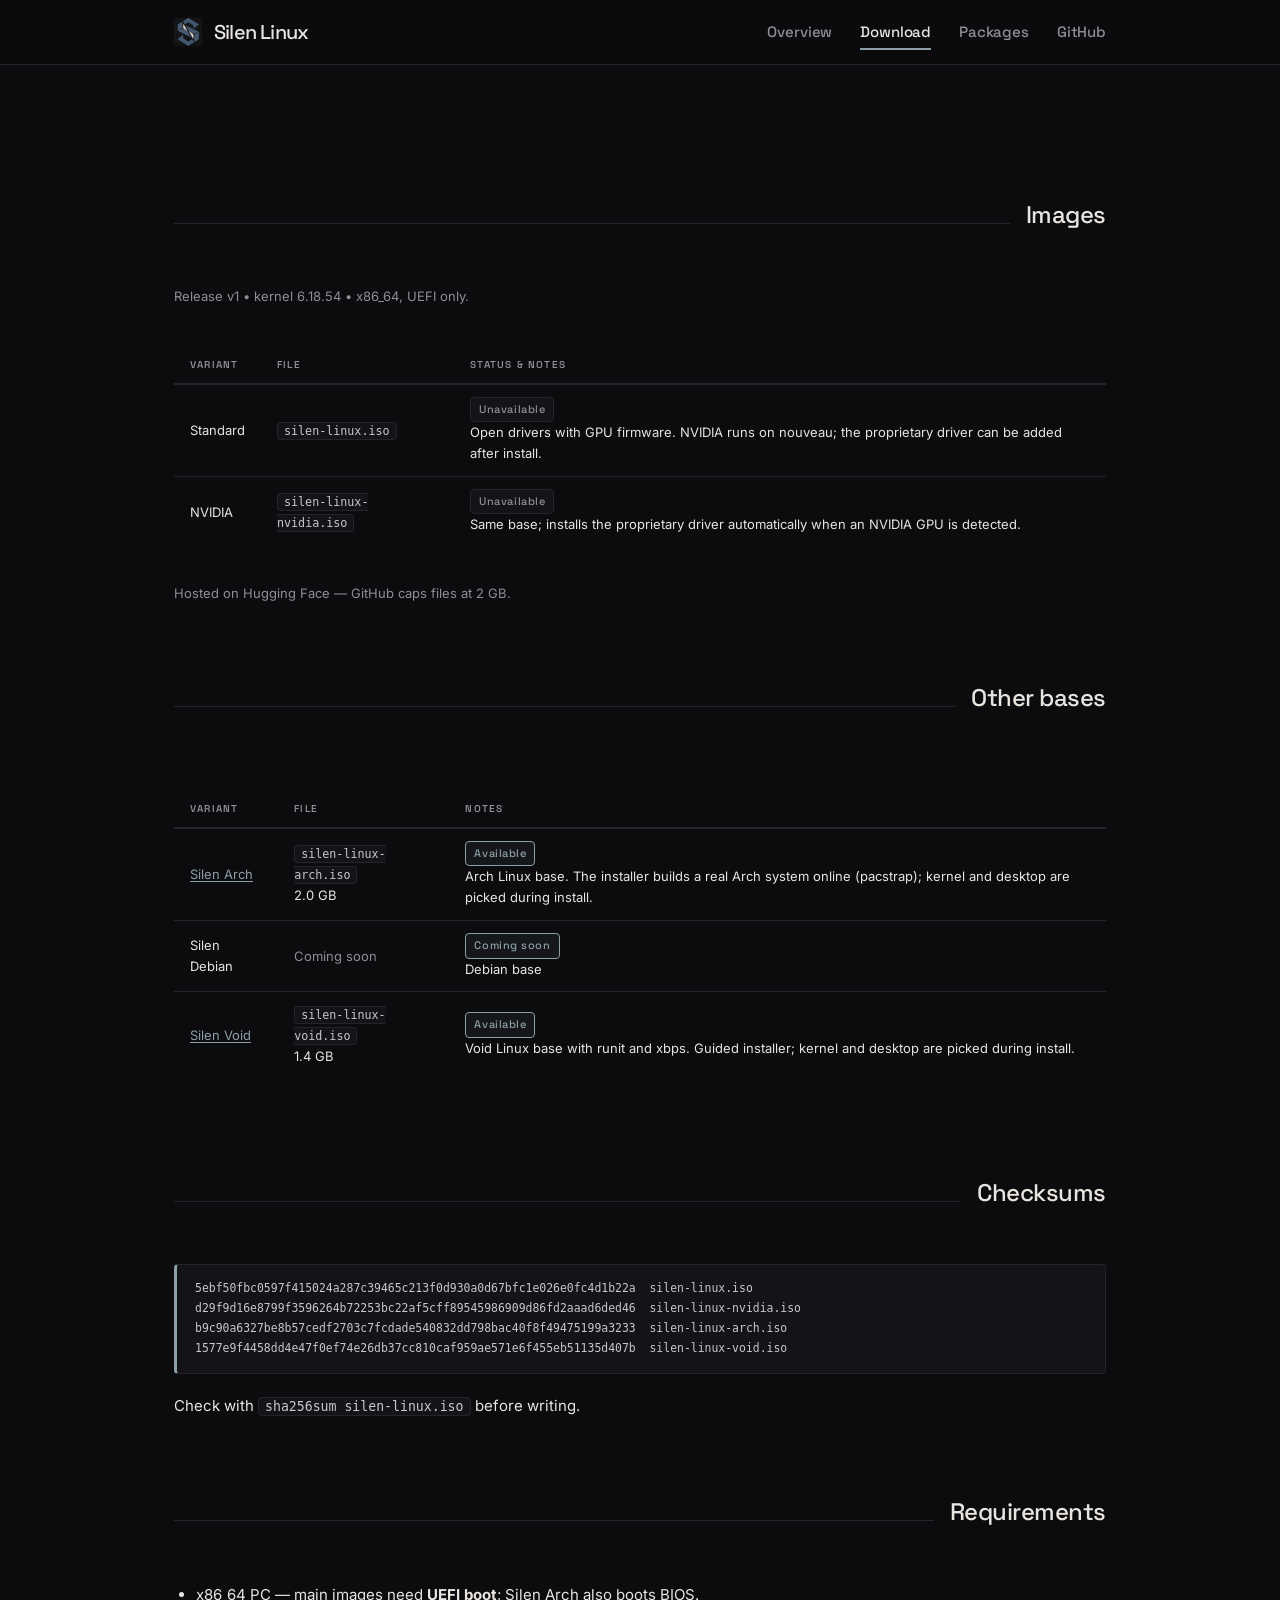
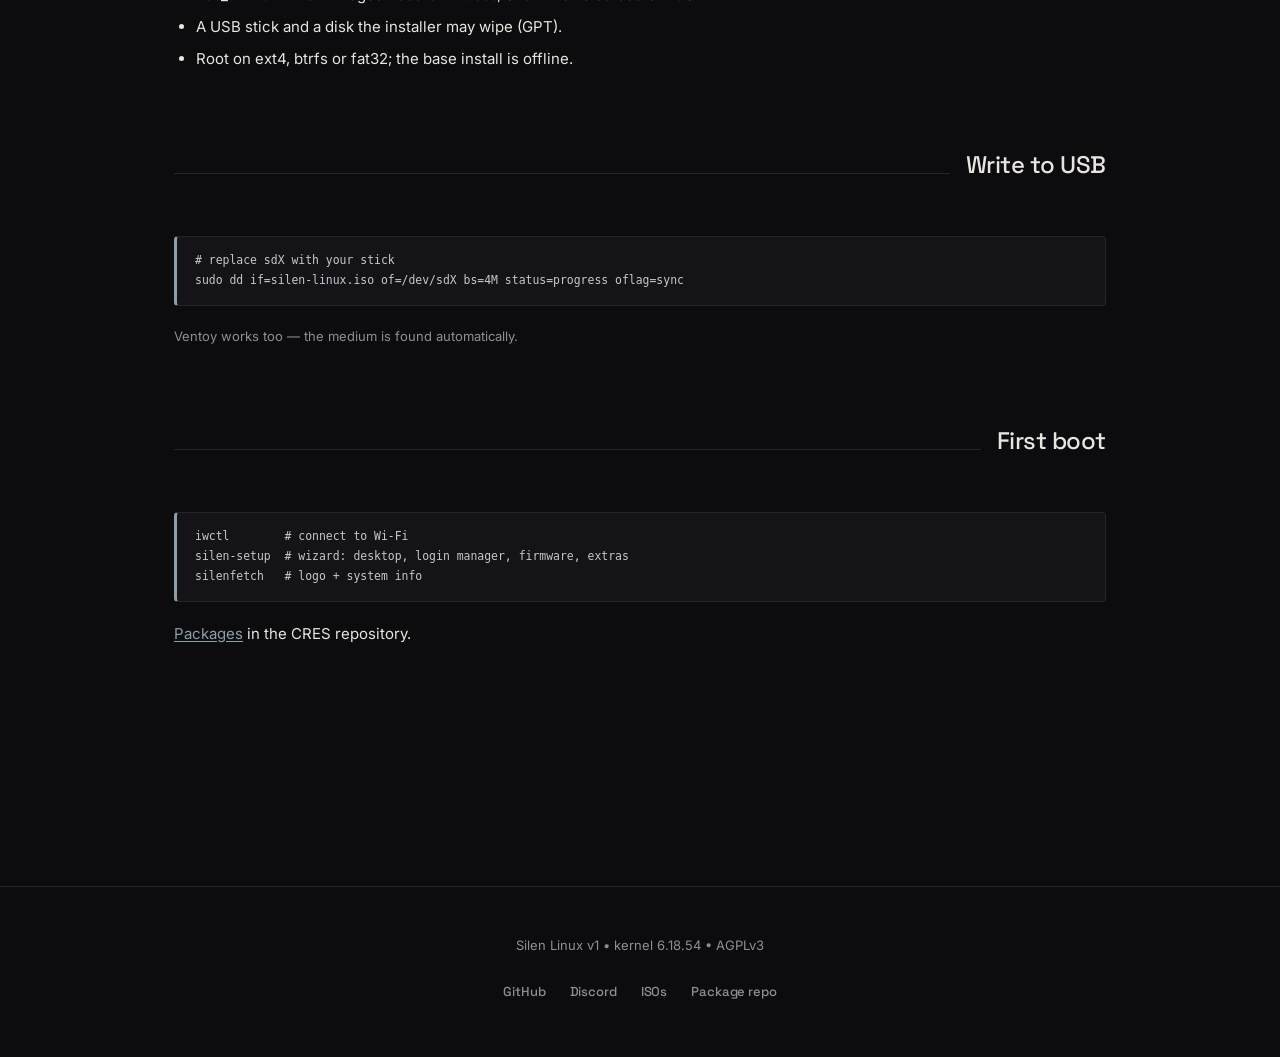
==== commit d5fae79b: "Improve ISO table styling with status badges and cleaner layout" ====
--- a/get.html
+++ b/get.html
@@ -38,19 +38,21 @@
             <h2 class="section-title">Images</h2>
         </div>
         <p class="muted" style="font-size:13px;">Release v1 &bull; kernel 6.18.54 &bull; x86_64, UEFI only.</p>
+        <div class="table-wrap">
         <table>
             <tr><th>Variant</th><th>File</th><th>Status &amp; notes</th></tr>
             <tr>
                 <td>Standard</td>
                 <td><code>silen-linux.iso</code></td>
-                <td><strong>Currently unavailable</strong><br>Open drivers with GPU firmware. NVIDIA runs on nouveau; the proprietary driver can be added after install.</td>
+                <td><span class="status-unavailable">Unavailable</span><br>Open drivers with GPU firmware. NVIDIA runs on nouveau; the proprietary driver can be added after install.</td>
             </tr>
             <tr>
                 <td>NVIDIA</td>
                 <td><code>silen-linux-nvidia.iso</code></td>
-                <td><strong>Currently unavailable</strong><br>Same base; installs the proprietary driver automatically when an NVIDIA GPU is detected.</td>
+                <td><span class="status-unavailable">Unavailable</span><br>Same base; installs the proprietary driver automatically when an NVIDIA GPU is detected.</td>
             </tr>
         </table>
+        </div>
         <p class="muted" style="margin-top:16px; font-size:13px;">Hosted on Hugging Face &mdash; GitHub caps files at 2 GB.</p>
     </section>
 
@@ -60,24 +62,26 @@
             <div class="section-divider"></div>
             <h2 class="section-title">Other bases</h2>
         </div>
+        <div class="table-wrap">
         <table>
             <tr><th>Variant</th><th>File</th><th>Notes</th></tr>
             <tr>
                 <td><a href="https://huggingface.co/datasets/vgzz/silen-isos/resolve/main/silen-linux-arch.iso" target="_blank" rel="noopener">Silen Arch</a></td>
                 <td><code>silen-linux-arch.iso</code><br>2.0 GB</td>
-                <td>Arch Linux base. The installer builds a real Arch system online (pacstrap); kernel and desktop are picked during install.</td>
+                <td><span class="status-available">Available</span><br>Arch Linux base. The installer builds a real Arch system online (pacstrap); kernel and desktop are picked during install.</td>
             </tr>
             <tr>
                 <td>Silen Debian</td>
                 <td class="muted">Coming soon</td>
-                <td>Debian base</td>
+                <td><span class="status-coming">Coming soon</span><br>Debian base</td>
             </tr>
             <tr>
                 <td><a href="https://huggingface.co/datasets/vgzz/silen-isos/resolve/main/silen-linux-void.iso" target="_blank" rel="noopener">Silen Void</a></td>
                 <td><code>silen-linux-void.iso</code><br>1.4 GB</td>
-                <td>Void Linux base with runit and xbps. Guided installer; kernel and desktop are picked during install.</td>
+                <td><span class="status-available">Available</span><br>Void Linux base with runit and xbps. Guided installer; kernel and desktop are picked during install.</td>
             </tr>
         </table>
+        </div>
     </section>
 
     <!-- Checksums -->
--- a/styles.css
+++ b/styles.css
@@ -553,32 +553,75 @@
 
 /* ===== TABLES ===== */
 
+.table-wrap {
+    overflow-x: auto;
+}
+
 table {
     width: 100%;
-    border-collapse: collapse;
+    border-collapse: separate;
+    border-spacing: 0;
     font-size: 13px;
     margin: 20px 0;
 }
 
 th, td {
-    border: 1px solid var(--border);
-    padding: 10px 14px;
+    border-bottom: 1px solid var(--border);
+    padding: 12px 16px;
     text-align: left;
-    vertical-align: top;
+    vertical-align: middle;
 }
 
 th {
-    background: var(--surface);
-    color: var(--text-muted);
-    font-size: 11px;
+    background: transparent;
+    color: var(--text-muted);
+    font-size: 10px;
     font-weight: 600;
-    letter-spacing: 0.1em;
+    letter-spacing: 0.12em;
     text-transform: uppercase;
     font-family: "Space Grotesk", ui-sans-serif, system-ui, -apple-system, BlinkMacSystemFont, "Segoe UI", Roboto, sans-serif;
+    border-bottom: 2px solid var(--border);
+    padding-bottom: 10px;
 }
 
 td {
     color: var(--text);
+}
+
+tr:last-child td {
+    border-bottom: none;
+}
+
+.status-unavailable,
+.status-available,
+.status-coming {
+    display: inline-flex;
+    align-items: center;
+    gap: 6px;
+    font-size: 11px;
+    font-weight: 500;
+    letter-spacing: 0.05em;
+    font-family: "Space Grotesk", ui-sans-serif, system-ui, -apple-system, BlinkMacSystemFont, "Segoe UI", Roboto, sans-serif;
+    padding: 3px 8px;
+    border-radius: var(--radius);
+}
+
+.status-unavailable {
+    color: var(--text-muted);
+    border: 1px solid var(--border);
+    background: var(--surface);
+}
+
+.status-available {
+    color: var(--accent);
+    border: 1px solid var(--accent);
+    background: rgba(140, 158, 168, 0.08);
+}
+
+.status-coming {
+    color: var(--accent);
+    border: 1px solid var(--accent);
+    background: rgba(140, 158, 168, 0.08);
 }
 
 td code {
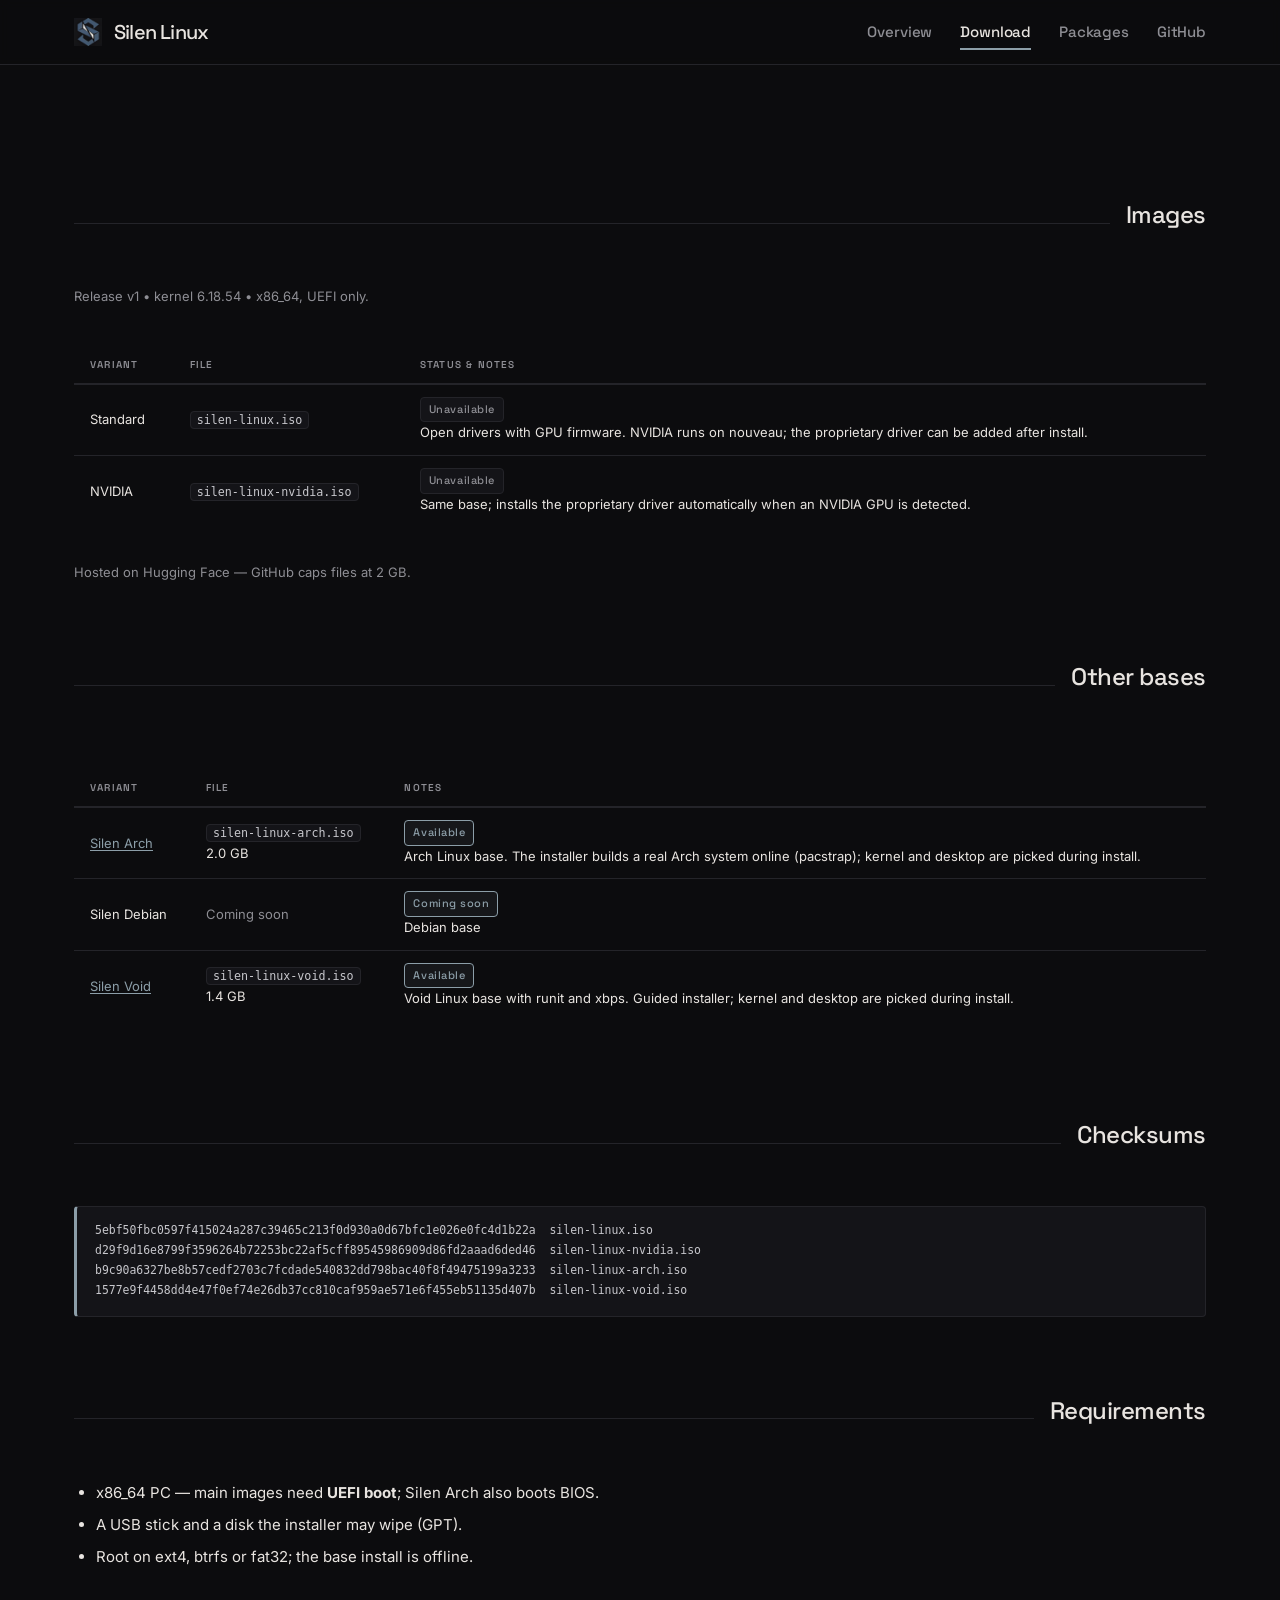
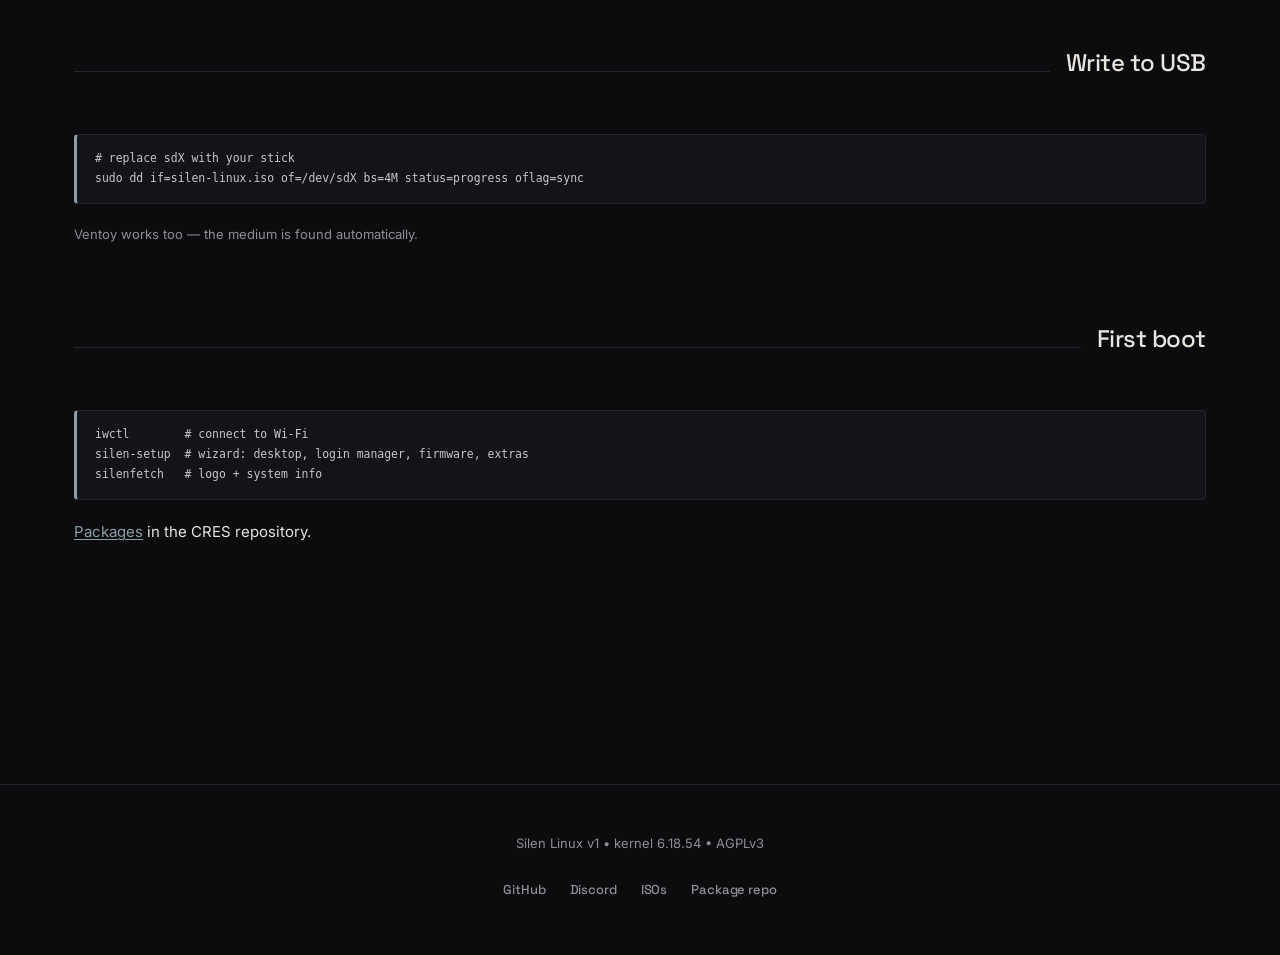
==== commit 6f72397d: "Remove checksum instruction text; widen page layout" ====
--- a/get.html
+++ b/get.html
@@ -94,7 +94,6 @@
 d29f9d16e8799f3596264b72253bc22af5cff89545986909d86fd2aaad6ded46  silen-linux-nvidia.iso
 b9c90a6327be8b57cedf2703c7fcdade540832dd798bac40f8f49475199a3233  silen-linux-arch.iso
 1577e9f4458dd4e47f0ef74e26db37cc810caf959ae571e6f455eb51135d407b  silen-linux-void.iso</code></pre>
-        <p>Check with <code>sha256sum silen-linux.iso</code> before writing.</p>
     </section>
 
     <!-- Requirements -->
--- a/styles.css
+++ b/styles.css
@@ -19,7 +19,7 @@
     --code-bg: #141418;
     --code-text: #c7c7cc;
     --radius: 4px;
-    --max-width: 980px;
+    --max-width: 1180px;
 }
 
 html {
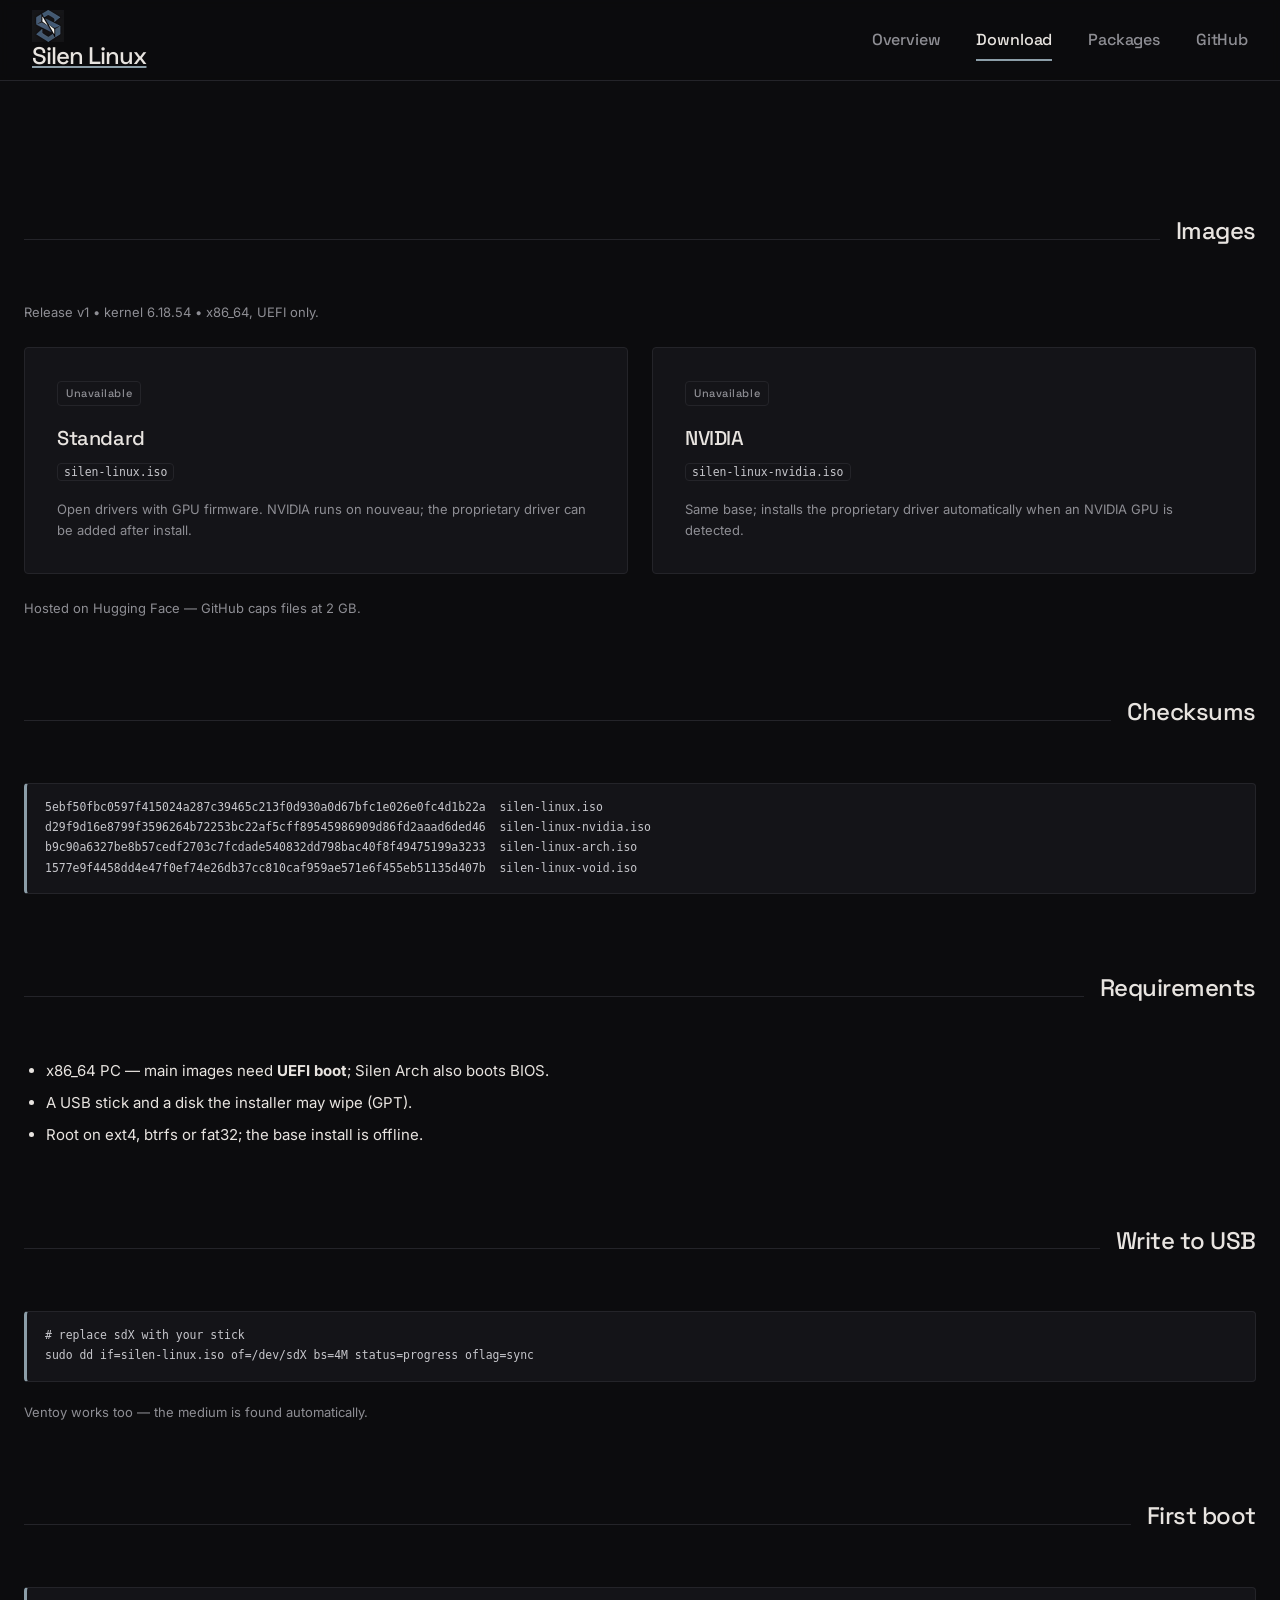
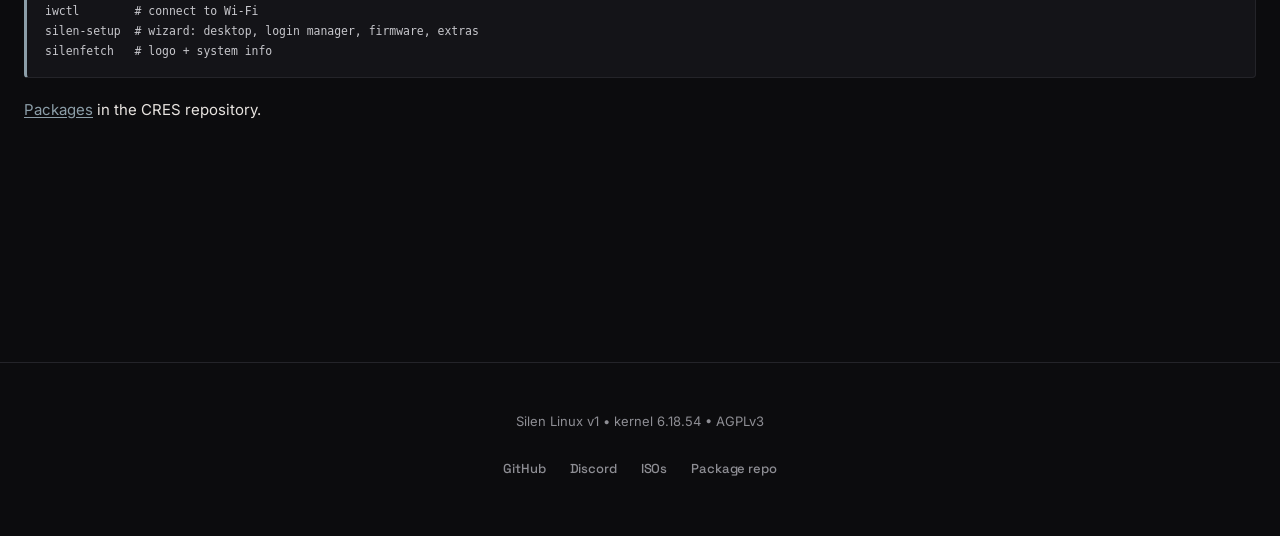
==== commit 7635ba2f: "Widen layout, larger top bar, download cards replace tables, remove Other bases" ====
--- a/get.html
+++ b/get.html
@@ -9,7 +9,7 @@
     <title>Silen Linux - download</title>
     <meta name="description" content="Silen Linux ISO images: standard, NVIDIA, Arch and Void variants, with sha256 checksums. Mainline variants currently unavailable.">
     <link rel="icon" href="favicon.png" type="image/png">
-    <link rel="stylesheet" href="styles.css?v=6">
+    <link rel="stylesheet" href="styles.css?v=7">
 </head>
 <body>
 
@@ -38,50 +38,26 @@
             <h2 class="section-title">Images</h2>
         </div>
         <p class="muted" style="font-size:13px;">Release v1 &bull; kernel 6.18.54 &bull; x86_64, UEFI only.</p>
-        <div class="table-wrap">
-        <table>
-            <tr><th>Variant</th><th>File</th><th>Status &amp; notes</th></tr>
-            <tr>
-                <td>Standard</td>
-                <td><code>silen-linux.iso</code></td>
-                <td><span class="status-unavailable">Unavailable</span><br>Open drivers with GPU firmware. NVIDIA runs on nouveau; the proprietary driver can be added after install.</td>
-            </tr>
-            <tr>
-                <td>NVIDIA</td>
-                <td><code>silen-linux-nvidia.iso</code></td>
-                <td><span class="status-unavailable">Unavailable</span><br>Same base; installs the proprietary driver automatically when an NVIDIA GPU is detected.</td>
-            </tr>
-        </table>
+
+        <div class="download-cards">
+            <div class="download-card">
+                <div class="card-header">
+                    <span class="status-unavailable">Unavailable</span>
+                </div>
+                <h3>Standard</h3>
+                <p class="card-file"><code>silen-linux.iso</code></p>
+                <p class="card-desc">Open drivers with GPU firmware. NVIDIA runs on nouveau; the proprietary driver can be added after install.</p>
+            </div>
+            <div class="download-card">
+                <div class="card-header">
+                    <span class="status-unavailable">Unavailable</span>
+                </div>
+                <h3>NVIDIA</h3>
+                <p class="card-file"><code>silen-linux-nvidia.iso</code></p>
+                <p class="card-desc">Same base; installs the proprietary driver automatically when an NVIDIA GPU is detected.</p>
+            </div>
         </div>
-        <p class="muted" style="margin-top:16px; font-size:13px;">Hosted on Hugging Face &mdash; GitHub caps files at 2 GB.</p>
-    </section>
-
-    <!-- Other bases -->
-    <section class="section">
-        <div class="section-header">
-            <div class="section-divider"></div>
-            <h2 class="section-title">Other bases</h2>
-        </div>
-        <div class="table-wrap">
-        <table>
-            <tr><th>Variant</th><th>File</th><th>Notes</th></tr>
-            <tr>
-                <td><a href="https://huggingface.co/datasets/vgzz/silen-isos/resolve/main/silen-linux-arch.iso" target="_blank" rel="noopener">Silen Arch</a></td>
-                <td><code>silen-linux-arch.iso</code><br>2.0 GB</td>
-                <td><span class="status-available">Available</span><br>Arch Linux base. The installer builds a real Arch system online (pacstrap); kernel and desktop are picked during install.</td>
-            </tr>
-            <tr>
-                <td>Silen Debian</td>
-                <td class="muted">Coming soon</td>
-                <td><span class="status-coming">Coming soon</span><br>Debian base</td>
-            </tr>
-            <tr>
-                <td><a href="https://huggingface.co/datasets/vgzz/silen-isos/resolve/main/silen-linux-void.iso" target="_blank" rel="noopener">Silen Void</a></td>
-                <td><code>silen-linux-void.iso</code><br>1.4 GB</td>
-                <td><span class="status-available">Available</span><br>Void Linux base with runit and xbps. Guided installer; kernel and desktop are picked during install.</td>
-            </tr>
-        </table>
-        </div>
+        <p class="muted" style="margin-top:24px; font-size:13px;">Hosted on Hugging Face &mdash; GitHub caps files at 2 GB.</p>
     </section>
 
     <!-- Checksums -->
--- a/styles.css
+++ b/styles.css
@@ -19,7 +19,8 @@
     --code-bg: #141418;
     --code-text: #c7c7cc;
     --radius: 4px;
-    --max-width: 1180px;
+    --max-width: 1320px;
+    --header-height: 80px;
 }
 
 html {
@@ -166,49 +167,42 @@
 .header-inner {
     max-width: var(--max-width);
     margin: 0 auto;
-    padding: 0 24px;
+    padding: 0 32px;
     display: flex;
     align-items: center;
     justify-content: space-between;
-    gap: 24px;
-    height: 64px;
+    gap: 32px;
+    height: var(--header-height);
     flex-wrap: wrap;
 }
 
-.brand {
-    display: flex;
-    align-items: center;
-    gap: 12px;
-    text-decoration: none;
-}
-
 .brand img {
-    width: 28px;
-    height: 28px;
+    width: 32px;
+    height: 32px;
     display: block;
 }
 
 .brand h1 {
-    font-size: 20px;
+    font-size: 24px;
     margin: 0;
     letter-spacing: -0.04em;
 }
 
 nav {
     display: flex;
-    gap: 28px;
+    gap: 36px;
     align-items: center;
     flex-wrap: wrap;
 }
 
 nav a {
     font-family: "Space Grotesk", ui-sans-serif, system-ui, -apple-system, BlinkMacSystemFont, "Segoe UI", Roboto, sans-serif;
-    font-size: 15px;
+    font-size: 16px;
     font-weight: 500;
     letter-spacing: -0.01em;
     color: var(--text-muted);
     text-decoration: none;
-    padding: 6px 0;
+    padding: 8px 0;
     position: relative;
     transition: color 0.2s ease;
 }
@@ -624,6 +618,50 @@
     background: rgba(140, 158, 168, 0.08);
 }
 
+/* ===== DOWNLOAD CARDS ===== */
+
+.download-cards {
+    display: flex;
+    gap: 24px;
+    flex-wrap: wrap;
+    margin-top: 24px;
+}
+
+.download-card {
+    background: var(--surface);
+    border: 1px solid var(--border);
+    border-radius: var(--radius);
+    padding: 32px;
+    flex: 1;
+    min-width: 280px;
+    display: flex;
+    flex-direction: column;
+}
+
+.download-card .card-header {
+    margin-bottom: 20px;
+}
+
+.download-card h3 {
+    font-size: 20px;
+    margin: 0 0 12px;
+}
+
+.download-card .card-file {
+    font-family: ui-monospace, "DejaVu Sans Mono", "Liberation Mono", monospace;
+    font-size: 13px;
+    color: var(--text-muted);
+    margin: 0 0 16px;
+    word-break: break-all;
+}
+
+.download-card .card-desc {
+    font-size: 13px;
+    color: var(--text-muted);
+    margin: 0;
+    line-height: 1.6;
+}
+
 td code {
     font-size: 0.9em;
 }
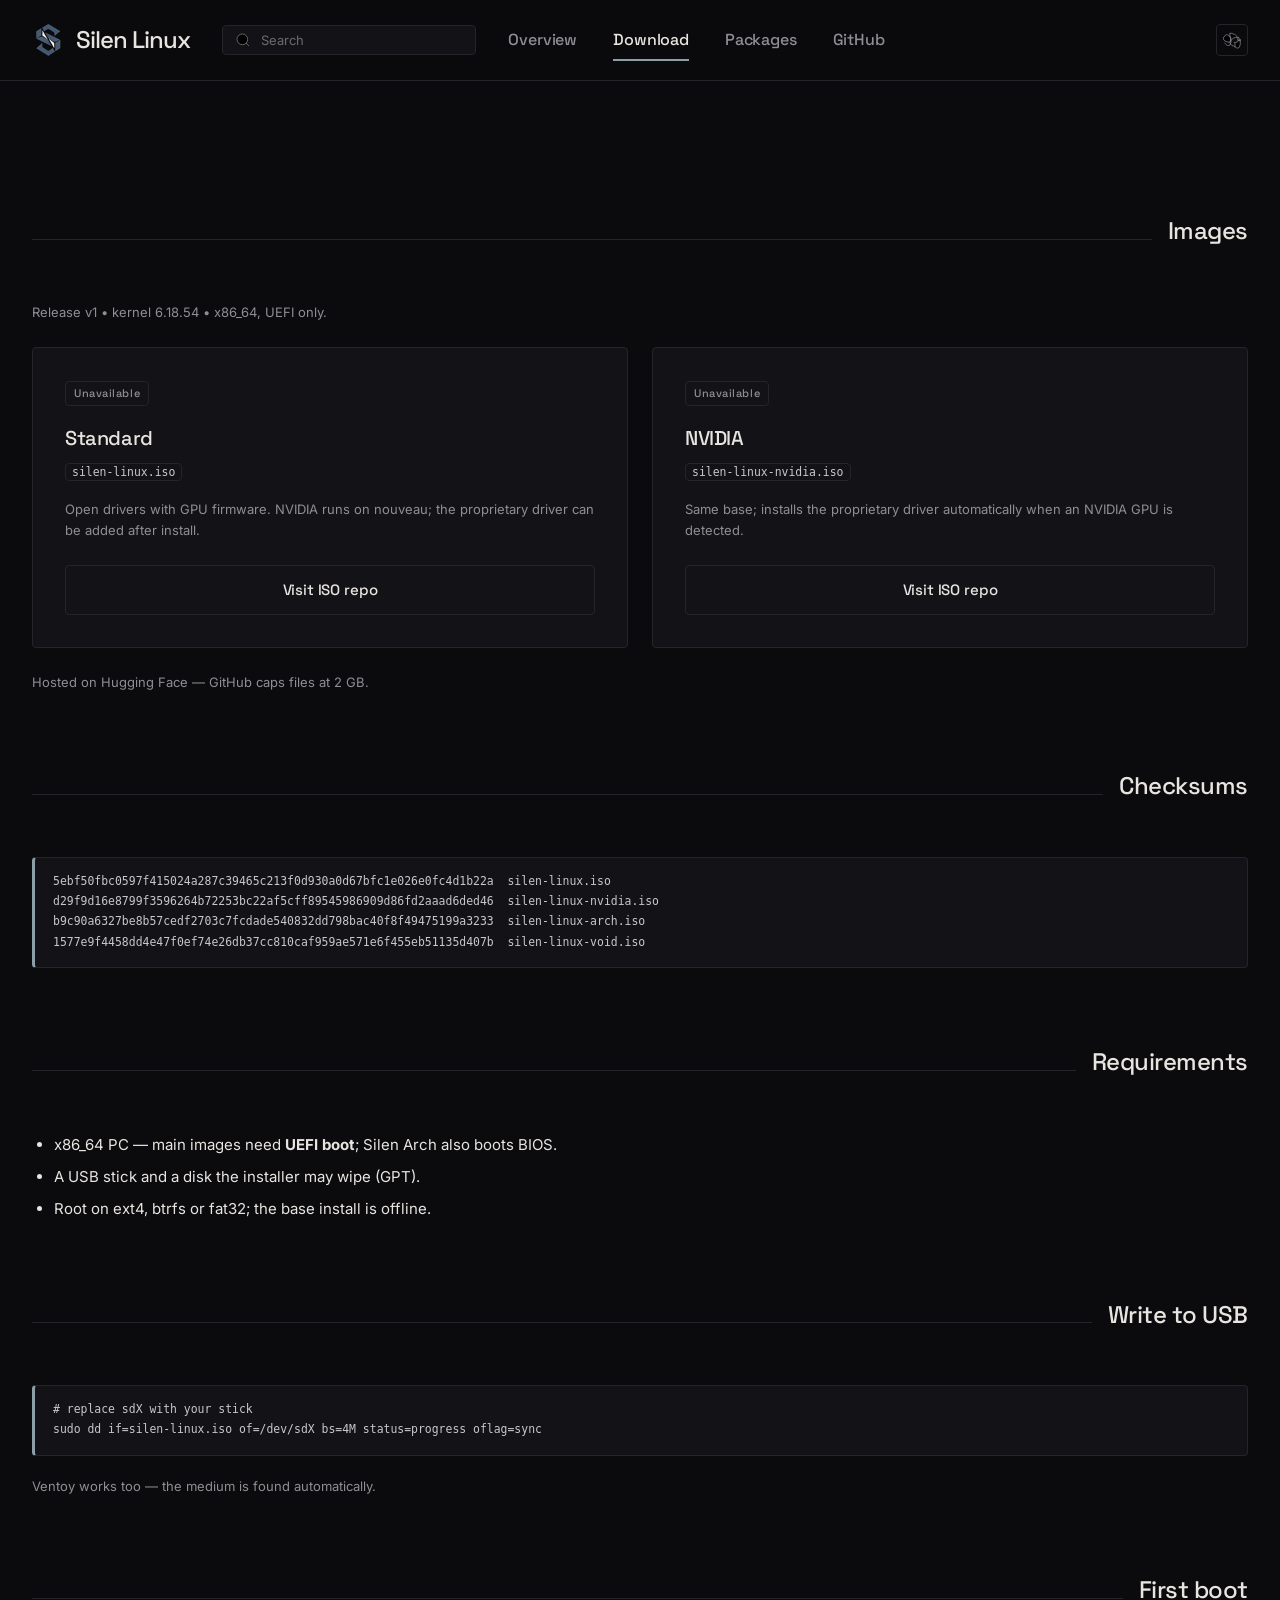
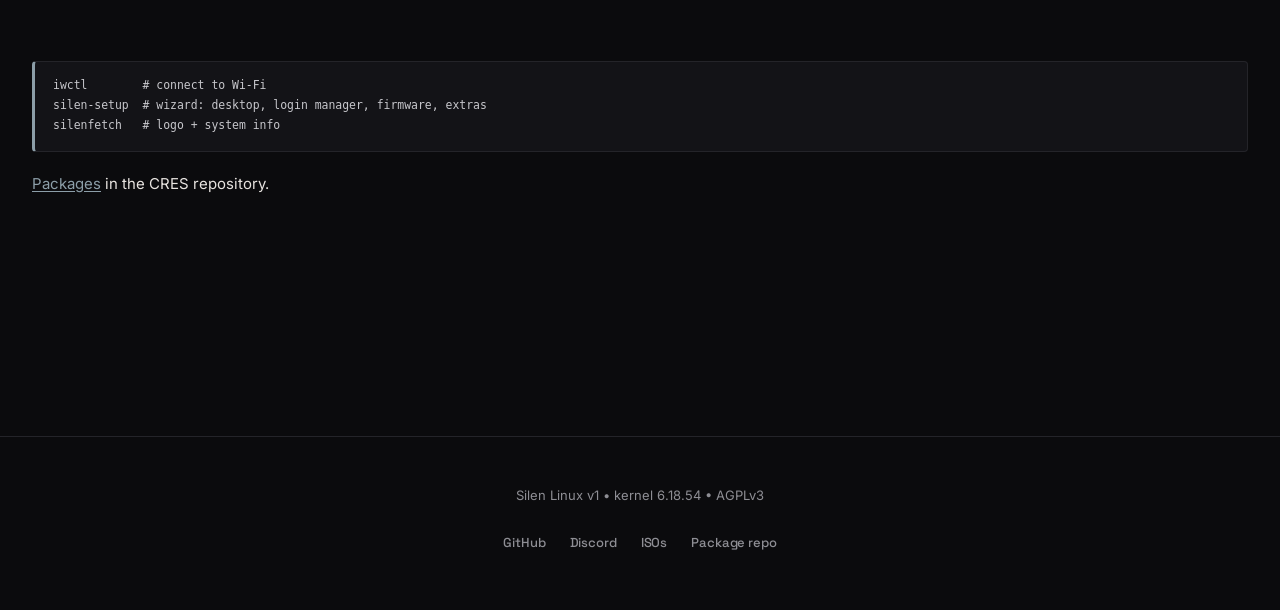
==== commit 69609cb0: "InstantOS-inspired redesign: dark theme, search nav, larger hero, download cards, new Discord link" ====
--- a/get.html
+++ b/get.html
@@ -9,7 +9,7 @@
     <title>Silen Linux - download</title>
     <meta name="description" content="Silen Linux ISO images: standard, NVIDIA, Arch and Void variants, with sha256 checksums. Mainline variants currently unavailable.">
     <link rel="icon" href="favicon.png" type="image/png">
-    <link rel="stylesheet" href="styles.css?v=7">
+    <link rel="stylesheet" href="styles.css?v=8">
 </head>
 <body>
 
@@ -19,13 +19,22 @@
             <img src="silen_logo_preffered.png" alt="Silen Linux logo">
             <h1>Silen Linux</h1>
         </a>
-        <button class="mobile-menu-btn" aria-label="Toggle menu" aria-expanded="false"><svg class="icon icon-md" viewBox="0 0 24 24"><line x1="4" y1="7" x2="20" y2="7"/><line x1="4" y1="12" x2="20" y2="12"/><line x1="4" y1="17" x2="20" y2="17"/></svg></button>
+        <div class="nav-search">
+            <svg viewBox="0 0 24 24"><circle cx="11" cy="11" r="8"/><path d="M21 21l-4.35-4.35"/></svg>
+            <input type="text" placeholder="Search">
+        </div>
         <nav id="main-nav">
             <a href="index.html">Overview</a>
             <a href="get.html" class="active">Download</a>
             <a href="packages.html">Packages</a>
             <a href="github.html">GitHub</a>
         </nav>
+        <div class="nav-icons">
+            <a href="https://github.com/Cgtlpa/SilenLinux" target="_blank" rel="noopener" aria-label="GitHub">
+                <svg viewBox="0 0 24 24"><path d="M9 19c-5 1.5-5-2.5-7-3m14 6v-3.87a3.37 3.37 0 0 0-.94-2.61c3.14-.35 6.44-1.54 6.44-4.77 0-0.84-.23-1.55-.55-2.22A11.7 11.7 0 0 0 9 15c-3.42-.23-6.5-1.43-7.83-2.84a9.17 9.17 0 0 0-1.13-2.73C2.29 7.46 3 5 4.42 5c1.07 0 2.12.28 2.94.71A11.25 11.25 0 0 1 9 19m14-6v3.87c0 2.19-.88 4.3-2.36 5.76A3.35 3.35 0 0 1 16.41 21a10 10 0 0 0-4.5-1.44c-1.7-1.44-2.54-3.65-2.25-5.76 0-1.5.37-2.86 1.05-4A11.7 11.7 0 0 1 9 3c2.86 0 5.6.87 7.83 2.49A16 16 0 0 1 20 9c0 1.2-.21 2.34-.67 3.37A10 10 0 0 0 23 13c0-.73-.09-1.45-.23-2.12A3.36 3.36 0 0 0 23 13z"/></svg>
+            </a>
+            <button class="mobile-menu-btn" aria-label="Toggle menu" aria-expanded="false"><svg class="icon icon-md" viewBox="0 0 24 24"><line x1="4" y1="7" x2="20" y2="7"/><line x1="4" y1="12" x2="20" y2="12"/><line x1="4" y1="17" x2="20" y2="17"/></svg></button>
+        </div>
     </div>
 </div>
 
@@ -47,6 +56,7 @@
                 <h3>Standard</h3>
                 <p class="card-file"><code>silen-linux.iso</code></p>
                 <p class="card-desc">Open drivers with GPU firmware. NVIDIA runs on nouveau; the proprietary driver can be added after install.</p>
+                <a class="btn btn-outline card-btn" href="https://huggingface.co/datasets/vgzz/silen-isos" target="_blank" rel="noopener">Visit ISO repo</a>
             </div>
             <div class="download-card">
                 <div class="card-header">
@@ -55,6 +65,7 @@
                 <h3>NVIDIA</h3>
                 <p class="card-file"><code>silen-linux-nvidia.iso</code></p>
                 <p class="card-desc">Same base; installs the proprietary driver automatically when an NVIDIA GPU is detected.</p>
+                <a class="btn btn-outline card-btn" href="https://huggingface.co/datasets/vgzz/silen-isos" target="_blank" rel="noopener">Visit ISO repo</a>
             </div>
         </div>
         <p class="muted" style="margin-top:24px; font-size:13px;">Hosted on Hugging Face &mdash; GitHub caps files at 2 GB.</p>
@@ -115,7 +126,7 @@
         <p>Silen Linux v1 &bull; kernel 6.18.54 &bull; AGPLv3</p>
         <nav>
             <a href="https://github.com/Cgtlpa/SilenLinux" target="_blank" rel="noopener">GitHub</a>
-            <a href="https://discord.gg/WxbRRURcZ" target="_blank" rel="noopener">Discord</a>
+            <a href="https://discord.gg/6b4uaaQDzN" target="_blank" rel="noopener">Discord</a>
             <a href="https://huggingface.co/datasets/vgzz/silen-isos" target="_blank" rel="noopener">ISOs</a>
             <a href="https://huggingface.co/datasets/vgzz/spk-pkgs/tree/main/packages" target="_blank" rel="noopener">Package repo</a>
         </nav>
--- a/styles.css
+++ b/styles.css
@@ -1,5 +1,5 @@
 /* Silen Linux - modern, minimal, technical.
-   Charcoal + muted steel palette. No emojis, no AI-generated noise. */
+   Dark charcoal + muted steel palette. No emojis, no AI-generated noise. */
 
 * {
     box-sizing: border-box;
@@ -8,15 +8,15 @@
 }
 
 :root {
-    --bg: #0c0c0e;
-    --surface: #141418;
+    --bg: #0b0b0d;
+    --surface: #131317;
     --surface-hover: #1c1c22;
     --border: #242429;
     --text: #e8e4e0;
     --text-muted: #8e8e94;
     --accent: #8c9ea8;
     --accent-hover: #b3c3cc;
-    --code-bg: #141418;
+    --code-bg: #131317;
     --code-text: #c7c7cc;
     --radius: 4px;
     --max-width: 1320px;
@@ -25,7 +25,7 @@
 
 html {
     scroll-behavior: smooth;
-    scroll-padding-top: 72px;
+    scroll-padding-top: var(--header-height);
 }
 
 body {
@@ -156,12 +156,12 @@
 /* ===== HEADER / NAVIGATION ===== */
 
 .header {
-    background: rgba(12, 12, 14, 0.85);
+    background: rgba(11, 11, 13, 0.9);
     border-bottom: 1px solid var(--border);
     position: sticky;
     top: 0;
     z-index: 100;
-    backdrop-filter: blur(4px);
+    backdrop-filter: blur(6px);
 }
 
 .header-inner {
@@ -176,6 +176,14 @@
     flex-wrap: wrap;
 }
 
+.brand {
+    display: flex;
+    align-items: center;
+    gap: 12px;
+    text-decoration: none;
+    flex-shrink: 0;
+}
+
 .brand img {
     width: 32px;
     height: 32px;
@@ -188,11 +196,46 @@
     letter-spacing: -0.04em;
 }
 
+.nav-search {
+    display: flex;
+    align-items: center;
+    gap: 10px;
+    background: var(--surface);
+    border: 1px solid var(--border);
+    border-radius: var(--radius);
+    padding: 6px 12px;
+    flex-shrink: 0;
+}
+
+.nav-search input {
+    background: transparent;
+    border: none;
+    color: var(--text);
+    font-family: inherit;
+    font-size: 13px;
+    outline: none;
+    min-width: 180px;
+}
+
+.nav-search input::placeholder {
+    color: var(--text-muted);
+    opacity: 0.7;
+}
+
+.nav-search svg {
+    width: 16px;
+    height: 16px;
+    stroke: var(--text-muted);
+    flex-shrink: 0;
+}
+
 nav {
     display: flex;
     gap: 36px;
     align-items: center;
     flex-wrap: wrap;
+    flex: 1;
+    min-width: 0;
 }
 
 nav a {
@@ -234,6 +277,37 @@
     width: 100%;
 }
 
+.nav-icons {
+    display: flex;
+    gap: 14px;
+    align-items: center;
+    flex-shrink: 0;
+}
+
+.nav-icons a {
+    display: flex;
+    align-items: center;
+    justify-content: center;
+    width: 32px;
+    height: 32px;
+    color: var(--text-muted);
+    text-decoration: none;
+    border: 1px solid var(--border);
+    border-radius: var(--radius);
+    transition: all 0.2s ease;
+}
+
+.nav-icons a:hover {
+    color: var(--accent);
+    border-color: var(--accent);
+}
+
+.nav-icons svg {
+    width: 18px;
+    height: 18px;
+    stroke: currentColor;
+}
+
 .mobile-menu-btn {
     display: none;
     background: none;
@@ -255,31 +329,31 @@
 .page {
     max-width: var(--max-width);
     margin: 0 auto;
-    padding: 56px 24px 80px;
+    padding: 56px 32px 80px;
 }
 
 /* ===== HERO ===== */
 
 .hero {
-    padding: 72px 24px 96px;
+    padding: 80px 32px 100px;
     text-align: center;
 }
 
 .hero-logo {
-    width: 80px;
-    height: 80px;
-    margin: 0 auto 28px;
+    width: 96px;
+    height: 96px;
+    margin: 0 auto 32px;
     display: block;
 }
 
 .hero h1 {
-    font-size: 56px;
+    font-size: 64px;
     margin: 0 0 20px;
     letter-spacing: -0.04em;
 }
 
 .hero p {
-    font-size: 17px;
+    font-size: 18px;
     color: var(--text-muted);
     max-width: 640px;
     margin: 0 auto 32px;
@@ -372,10 +446,6 @@
     white-space: nowrap;
 }
 
-.section-title-sm {
-    font-size: 20px;
-}
-
 /* ===== INTRODUCTION (asymmetric) ===== */
 
 .intro {
@@ -408,33 +478,37 @@
     margin-bottom: 0;
 }
 
-/* ===== FEATURES (single column, not card grid) ===== */
-
-.features-list {
-    display: flex;
-    flex-direction: column;
-    gap: 32px;
+/* ===== FEATURES (card layout like instantOS) ===== */
+
+.features-grid {
+    display: grid;
+    grid-template-columns: repeat(auto-fit, minmax(260px, 1fr));
+    gap: 24px;
 }
 
 .feature {
-    display: flex;
-    align-items: flex-start;
-    gap: 20px;
-    padding: 26px 0;
-    border-bottom: 1px solid var(--border);
-}
-
-.feature:last-child {
-    border-bottom: none;
+    background: var(--surface);
+    border: 1px solid var(--border);
+    border-radius: var(--radius);
+    padding: 32px 28px;
+    transition: border-color 0.2s ease;
+}
+
+.feature:hover {
+    border-color: var(--accent);
 }
 
 .feature-icon {
+    width: 32px;
+    height: 32px;
+    margin-bottom: 16px;
+    display: block;
     flex-shrink: 0;
 }
 
 .feature-content h3 {
     font-size: 17px;
-    margin-bottom: 6px;
+    margin-bottom: 8px;
 }
 
 .feature-content p {
@@ -545,6 +619,60 @@
     border-color: var(--accent);
 }
 
+/* ===== DOWNLOAD CARDS ===== */
+
+.download-cards {
+    display: flex;
+    gap: 24px;
+    flex-wrap: wrap;
+    margin-top: 24px;
+}
+
+.download-card {
+    background: var(--surface);
+    border: 1px solid var(--border);
+    border-radius: var(--radius);
+    padding: 32px;
+    flex: 1;
+    min-width: 280px;
+    display: flex;
+    flex-direction: column;
+    transition: border-color 0.2s ease;
+}
+
+.download-card:hover {
+    border-color: var(--accent);
+}
+
+.download-card .card-header {
+    margin-bottom: 20px;
+}
+
+.download-card h3 {
+    font-size: 20px;
+    margin: 0 0 12px;
+}
+
+.download-card .card-file {
+    font-family: ui-monospace, "DejaVu Sans Mono", "Liberation Mono", monospace;
+    font-size: 13px;
+    color: var(--text-muted);
+    margin: 0 0 16px;
+    word-break: break-all;
+}
+
+.download-card .card-desc {
+    font-size: 13px;
+    color: var(--text-muted);
+    margin: 0 0 24px;
+    line-height: 1.6;
+    flex: 1;
+}
+
+.download-card .card-btn {
+    margin-top: auto;
+}
+
 /* ===== TABLES ===== */
 
 .table-wrap {
@@ -618,59 +746,11 @@
     background: rgba(140, 158, 168, 0.08);
 }
 
-/* ===== DOWNLOAD CARDS ===== */
-
-.download-cards {
-    display: flex;
-    gap: 24px;
-    flex-wrap: wrap;
-    margin-top: 24px;
-}
-
-.download-card {
-    background: var(--surface);
-    border: 1px solid var(--border);
-    border-radius: var(--radius);
-    padding: 32px;
-    flex: 1;
-    min-width: 280px;
-    display: flex;
-    flex-direction: column;
-}
-
-.download-card .card-header {
-    margin-bottom: 20px;
-}
-
-.download-card h3 {
-    font-size: 20px;
-    margin: 0 0 12px;
-}
-
-.download-card .card-file {
-    font-family: ui-monospace, "DejaVu Sans Mono", "Liberation Mono", monospace;
-    font-size: 13px;
-    color: var(--text-muted);
-    margin: 0 0 16px;
-    word-break: break-all;
-}
-
-.download-card .card-desc {
-    font-size: 13px;
-    color: var(--text-muted);
-    margin: 0;
-    line-height: 1.6;
-}
-
-td code {
-    font-size: 0.9em;
-}
-
 /* ===== FOOTER ===== */
 
 .footer {
     border-top: 1px solid var(--border);
-    padding: 48px 24px;
+    padding: 48px 32px;
     margin-top: 80px;
 }
 
@@ -716,6 +796,12 @@
 }
 
 /* ===== RESPONSIVE ===== */
+
+@media (max-width: 900px) {
+    .nav-search {
+        display: none;
+    }
+}
 
 @media (max-width: 720px) {
     .header-inner {
@@ -777,7 +863,7 @@
     }
 
     .hero h1 {
-        font-size: 38px;
+        font-size: 42px;
     }
 
     .hero p {
@@ -799,12 +885,6 @@
         font-size: 24px;
     }
 
-    .feature {
-        flex-direction: column;
-        align-items: flex-start;
-        gap: 12px;
-    }
-
     .page {
         padding: 40px 16px 64px;
     }
@@ -830,6 +910,10 @@
     .section-title {
         white-space: normal;
     }
+
+    .nav-icons {
+        display: none;
+    }
 }
 
 @media (max-width: 480px) {
@@ -840,7 +924,7 @@
         font-size: 24px;
     }
     .hero h1 {
-        font-size: 32px;
+        font-size: 36px;
     }
 }
 
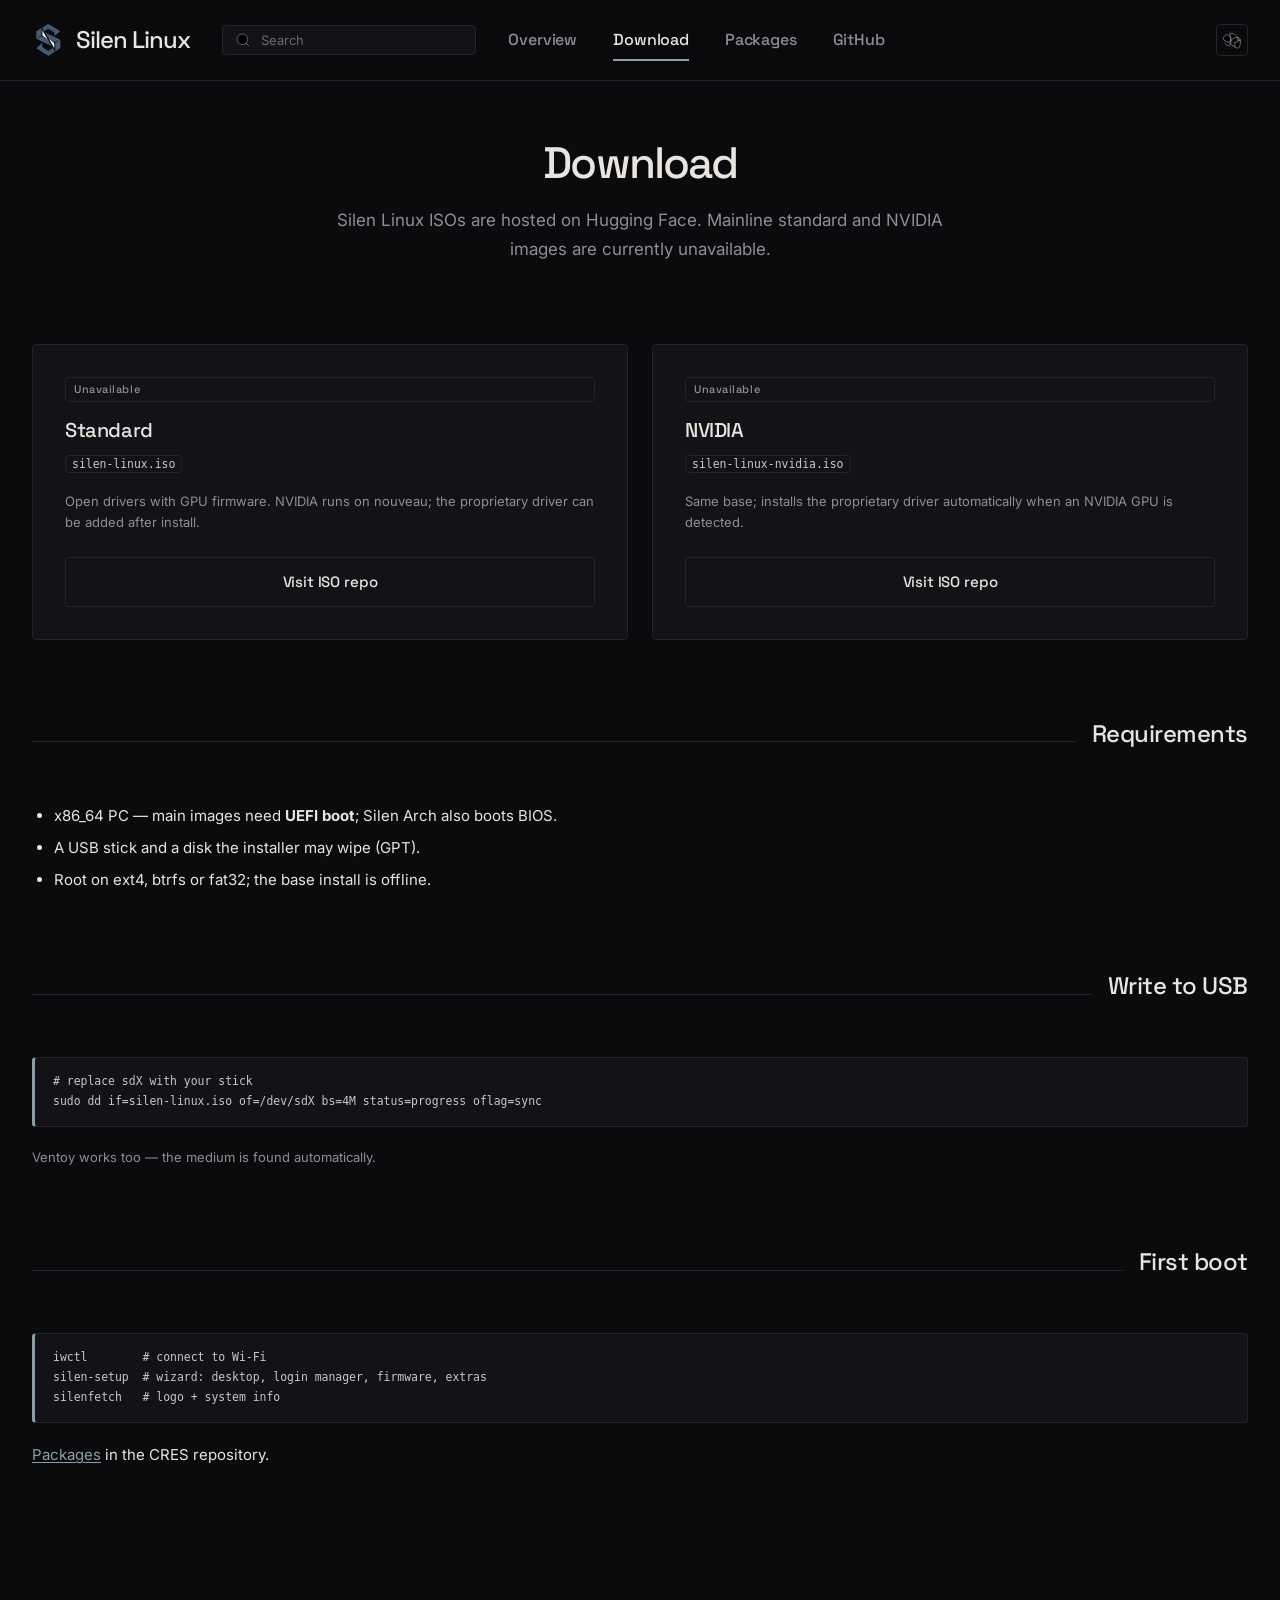
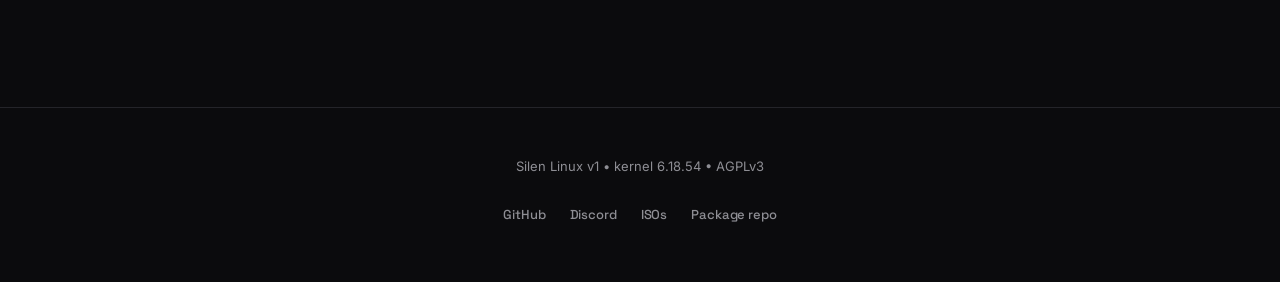
==== commit c0eb7292: "Improve download page: remove checksums, add download hero, cleaner cards" ====
--- a/get.html
+++ b/get.html
@@ -7,9 +7,9 @@
     <meta charset="UTF-8">
     <meta name="viewport" content="width=device-width, initial-scale=1.0">
     <title>Silen Linux - download</title>
-    <meta name="description" content="Silen Linux ISO images: standard, NVIDIA, Arch and Void variants, with sha256 checksums. Mainline variants currently unavailable.">
+    <meta name="description" content="Silen Linux ISO images: standard, NVIDIA, Arch and Void variants. Mainline variants currently unavailable.">
     <link rel="icon" href="favicon.png" type="image/png">
-    <link rel="stylesheet" href="styles.css?v=8">
+    <link rel="stylesheet" href="styles.css?v=9">
 </head>
 <body>
 
@@ -40,47 +40,32 @@
 
 <div class="page">
 
+    <!-- Hero-style intro -->
+    <section class="download-hero">
+        <div class="download-hero-text">
+            <h2>Download</h2>
+            <p>Silen Linux ISOs are hosted on Hugging Face. Mainline standard and NVIDIA images are currently unavailable.</p>
+        </div>
+    </section>
+
     <!-- Images -->
     <section class="section">
-        <div class="section-header">
-            <div class="section-divider"></div>
-            <h2 class="section-title">Images</h2>
-        </div>
-        <p class="muted" style="font-size:13px;">Release v1 &bull; kernel 6.18.54 &bull; x86_64, UEFI only.</p>
-
         <div class="download-cards">
             <div class="download-card">
-                <div class="card-header">
-                    <span class="status-unavailable">Unavailable</span>
-                </div>
+                <div class="card-badge status-unavailable">Unavailable</div>
                 <h3>Standard</h3>
                 <p class="card-file"><code>silen-linux.iso</code></p>
                 <p class="card-desc">Open drivers with GPU firmware. NVIDIA runs on nouveau; the proprietary driver can be added after install.</p>
                 <a class="btn btn-outline card-btn" href="https://huggingface.co/datasets/vgzz/silen-isos" target="_blank" rel="noopener">Visit ISO repo</a>
             </div>
             <div class="download-card">
-                <div class="card-header">
-                    <span class="status-unavailable">Unavailable</span>
-                </div>
+                <div class="card-badge status-unavailable">Unavailable</div>
                 <h3>NVIDIA</h3>
                 <p class="card-file"><code>silen-linux-nvidia.iso</code></p>
                 <p class="card-desc">Same base; installs the proprietary driver automatically when an NVIDIA GPU is detected.</p>
                 <a class="btn btn-outline card-btn" href="https://huggingface.co/datasets/vgzz/silen-isos" target="_blank" rel="noopener">Visit ISO repo</a>
             </div>
         </div>
-        <p class="muted" style="margin-top:24px; font-size:13px;">Hosted on Hugging Face &mdash; GitHub caps files at 2 GB.</p>
-    </section>
-
-    <!-- Checksums -->
-    <section class="section">
-        <div class="section-header">
-            <div class="section-divider"></div>
-            <h2 class="section-title">Checksums</h2>
-        </div>
-<pre><code>5ebf50fbc0597f415024a287c39465c213f0d930a0d67bfc1e026e0fc4d1b22a  silen-linux.iso
-d29f9d16e8799f3596264b72253bc22af5cff89545986909d86fd2aaad6ded46  silen-linux-nvidia.iso
-b9c90a6327be8b57cedf2703c7fcdade540832dd798bac40f8f49475199a3233  silen-linux-arch.iso
-1577e9f4458dd4e47f0ef74e26db37cc810caf959ae571e6f455eb51135d407b  silen-linux-void.iso</code></pre>
     </section>
 
     <!-- Requirements -->
--- a/styles.css
+++ b/styles.css
@@ -644,8 +644,15 @@
     border-color: var(--accent);
 }
 
-.download-card .card-header {
-    margin-bottom: 20px;
+.download-card .card-badge {
+    display: inline-block;
+    font-size: 11px;
+    font-weight: 500;
+    letter-spacing: 0.05em;
+    font-family: "Space Grotesk", ui-sans-serif, system-ui, -apple-system, BlinkMacSystemFont, "Segoe UI", Roboto, sans-serif;
+    padding: 3px 8px;
+    border-radius: var(--radius);
+    margin-bottom: 16px;
 }
 
 .download-card h3 {
@@ -667,6 +674,27 @@
     margin: 0 0 24px;
     line-height: 1.6;
     flex: 1;
+}
+
+/* ===== DOWNLOAD HERO ===== */
+
+.download-hero {
+    margin-bottom: 40px;
+    text-align: center;
+}
+
+.download-hero h2 {
+    font-size: 44px;
+    margin: 0 0 16px;
+    letter-spacing: -0.04em;
+}
+
+.download-hero p {
+    font-size: 17px;
+    color: var(--text-muted);
+    max-width: 640px;
+    margin: 0 auto;
+    line-height: 1.7;
 }
 
 .download-card .card-btn {
